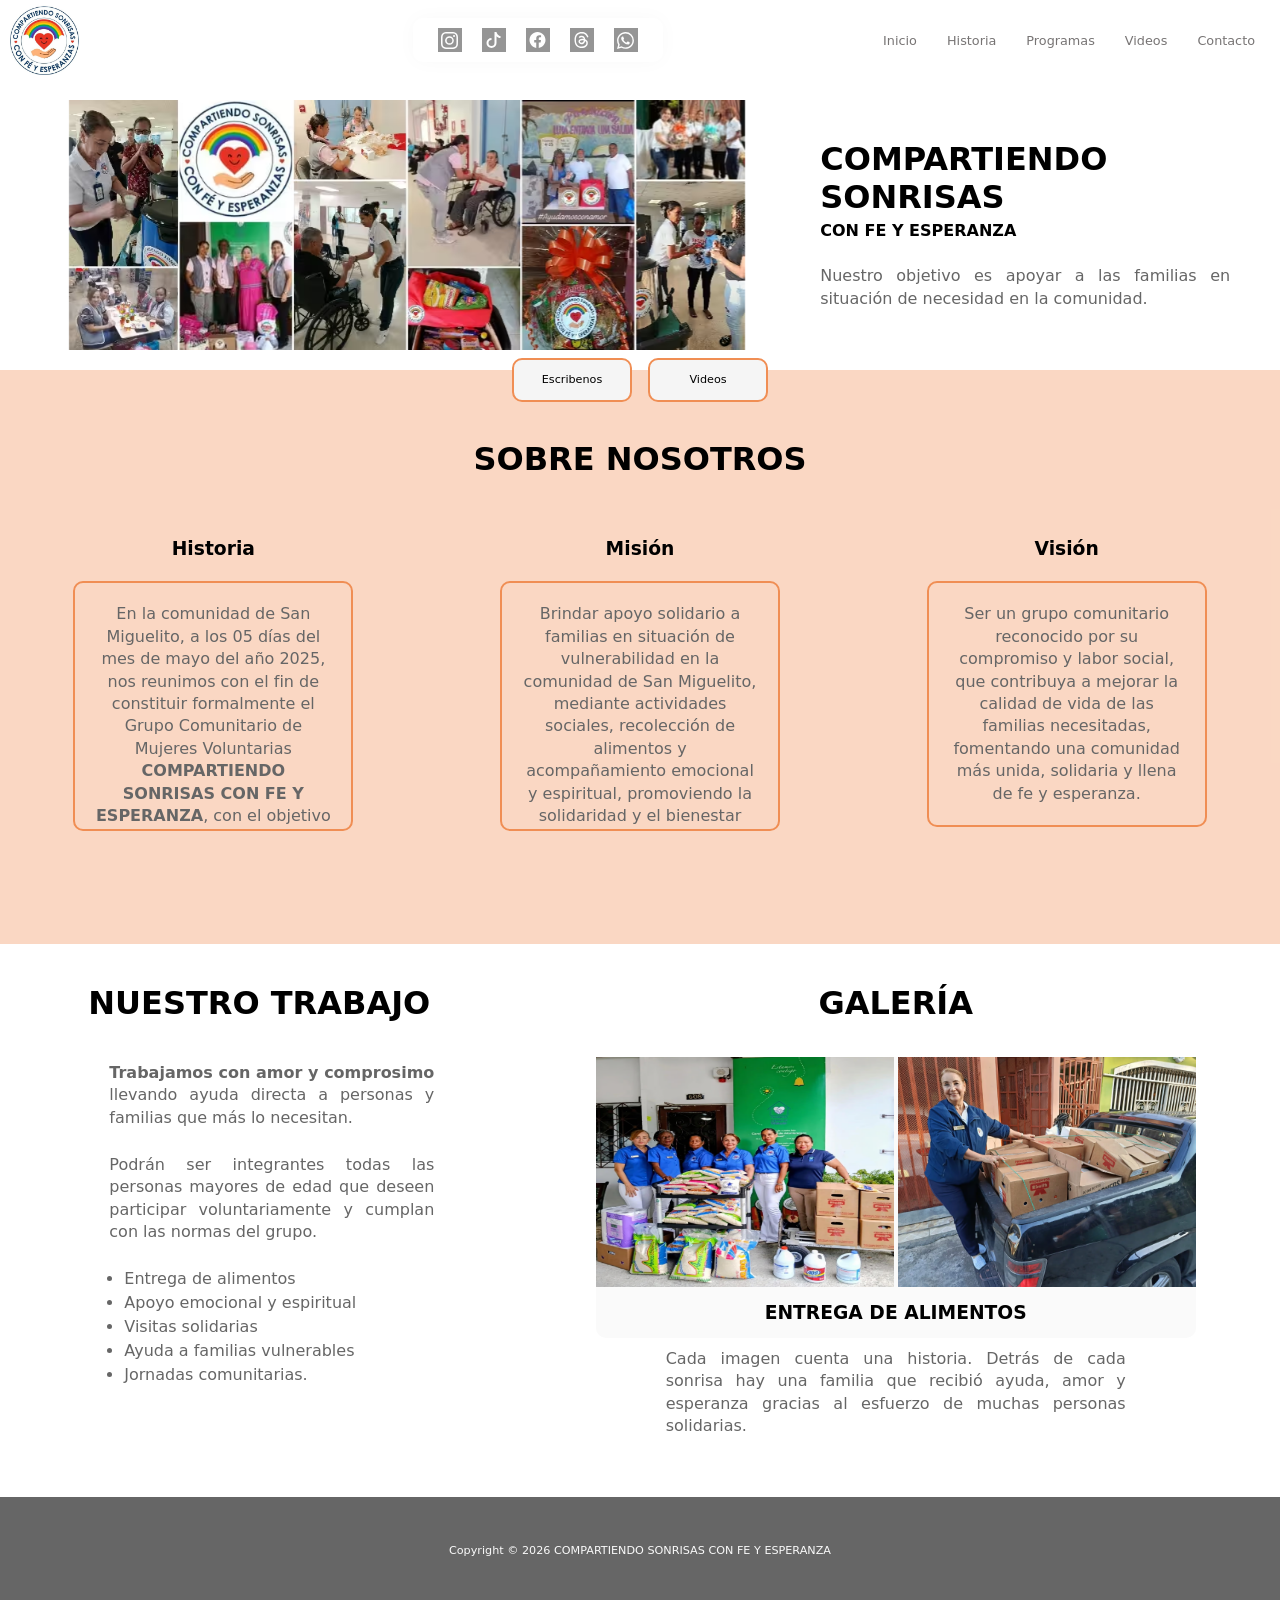
==== index.html @ 8c325e2a "0" ====
<!DOCTYPE html>
<html lang="es">
<head>
	<meta charset="utf-8">
	<meta name="viewport" content="width=device-width, initial-scale=1">
	<title>COMPARTIENDO SONRISAS CON FE Y ESPERANZA</title>

	<link rel="stylesheet" type="text/css" href="public/css/nav.css">

	<link rel="stylesheet" type="text/css" href="public/css/main.css">

	<link rel="preload" href="/public/img/main.avif" as="image" type="image/avif" fetchpriority="high">

	<script type="text/javascript" src="public/scripts/cookies.js" defer></script>

	<script type="text/javascript" src="public/scripts/nav.js" defer></script>

	<script type="text/javascript" src="public/scripts/views.js" defer></script>

	<script type="text/javascript" src="public/scripts/main.js" defer></script>

	<meta name="title" content="COMPARTIENDO SONRISAS CON FE Y ESPERANZA" >
	<meta name="description" content="Nuestro objetivo es apoyar a las familias en situación de necesidad en la comunidad. Ser un grupo comunitario reconocido por su compromiso y labor social, que contribuya a mejorar la calidad de vida de las familias necesitadas, fomentando una comunidad más unida, solidaria y llena de fe y esperanza.">
	<meta name="keywords" content="grupo comunitario, fundación COMPARTIENDO SONRISAS, Panamá, ayuda solidaria para familias necesitadas, comunidad">
	<meta property="og:title" content="COMPARTIENDO SONRISAS CON FE Y ESPERANZA" >
	<meta property="twitter:card" content="summary">
    <meta property="twitter:title" content="COMPARTIENDO SONRISAS CON FE Y ESPERANZA">
    <meta property="twitter:description" content="Ser un grupo comunitario reconocido por su compromiso y labor social, que contribuya a mejorar la calidad de vida de las familias necesitadas.">
    <meta property="og:url" content="https://compartiendo-sonrisas.desarrolladorweb.blog">
    <!-- <meta property="twitter:url" content="https://www.x.com/ChrisWebDev30" > -->
    <meta property="twitter:image" content="https://compartiendo-sonrisas.desarrolladorweb.blog/favicons/logo.jpg">
    <meta property="og:site_name" content="COMPARTIENDO SONRISAS CON FE Y ESPERANZA">
    <meta property="og:locale" content="es_PA">
    <meta property="og:type" content="website">
	<meta property="og:image" content="https://compartiendo-sonrisas.desarrolladorweb.blog/favicons/logo.jpg">
	<meta name="author" content="Chris0925-coder">
	<link rel="canonical" href="https://compartiendo-sonrisas.desarrolladorweb.blog/">

	<link rel="apple-touch-icon" sizes="57x57" href="/favicons/apple-icon-57x57.png">
	<link rel="apple-touch-icon" sizes="60x60" href="/favicons/apple-icon-60x60.png">
	<link rel="apple-touch-icon" sizes="72x72" href="/favicons/apple-icon-72x72.png">
	<link rel="apple-touch-icon" sizes="76x76" href="/favicons/apple-icon-76x76.png">
	<link rel="icon" type="image/png" href="/favicons/favicon-96x96.png" sizes="96x96" />
	<link rel="icon" type="image/svg+xml" href="/favicons/favicon.svg" />
	<link rel="apple-touch-icon" sizes="114x114" href="/favicons/apple-icon-114x114.png" type="image/png">
	<link rel="apple-touch-icon" sizes="120x120" href="/favicons/apple-icon-120x120.png" type="image/png">
	<link rel="apple-touch-icon" sizes="144x144" href="/favicons/apple-icon-144x144.png" type="image/png">
	<link rel="apple-touch-icon" sizes="152x152" href="/favicons/apple-icon-152x152.png" type="image/png">
	<link rel="apple-touch-icon" sizes="180x180" href="/favicons/apple-icon-180x180.png" type="image/png">
	<link rel="icon" type="image/png" sizes="192x192"  href="/favicons/android-icon-192x192.png">
	<link rel="icon" type="image/png" sizes="32x32" href="/favicons/favicon-32x32.png">
	<link rel="icon" type="image/png" sizes="96x96" href="/favicons/favicon-96x96.png">
	<link rel="icon" type="image/png" sizes="16x16" href="/favicons/favicon-16x16.png">
	<link rel="shortcut icon" type="image/x-icon" sizes="16x16" href="/favicon.ico">
	<link rel="manifest" href="/site.webmanifest" />
	<link rel="manifest" href="/manifest.json">
	<meta name="apple-mobile-web-app-title" content="Compartiendo Sonrisas" />
	<meta name="msapplication-TileColor" content="#ffffff">
	<meta name="msapplication-TileImage" content="/favicons/ms-icon-144x144.png">
	<meta name="theme-color" content="#ffffff">
</head>
<body>
	<header>
		<nav class="navbar">
			<div class="logo"></div>
			<div class="collapse navbar-collapse">
				<ul class="nav-bar">
					<li class="nav-item">
						<a class="nav-link active" href="#"> Inicio </a>
					</li>
					<li class="nav-item">
						<a class="nav-link" href="#history"> Historia </a>
					</li>		
					<li class="nav-item">
						<a class="nav-link" href="#program"> Programas </a>
					</li>
					<li class="nav-item">
						<a class="nav-link" href="pages/video.html#video"> Videos </a>
					</li>
					<li class="nav-item">
						<a class="nav-link" href="pages/contacto.html#form"> Contacto </a>
					</li>
				</ul>
			</div>
			<button class="btn-menu" title="menu"></button>
		</nav>

		<div class="first-content">
			<h1 class="title-mobile">COMPARTIENDO SONRISAS 
					<span>CON FE Y ESPERANZA</span>
			</h1>
			<picture>
				<img src="public/img/main.avif" alt="COMPARTIENDO SONRISAS">
			</picture>
			<div class="title">
				<h1>COMPARTIENDO SONRISAS 
					<span>CON FE Y ESPERANZA</span>
				</h1>
				<p>Nuestro objetivo es apoyar a las familias en situación de necesidad en la comunidad.</p>
			</div>
		</div>
	</header>
	<main>
		<section id="main">
			<div class="card-container">
				<div class="card">
				  <div class="card-details">
				    <p class="text-title">Escribenos</p>
				  </div>
				  <button class="card-button"><a href="pages/contacto.html#form">Ir a...</a></button>
				</div>
				<div class="card">
				  <div class="card-details">
				    <p class="text-title">Videos</p>
				  </div>
				  <button class="card-button"><a href="pages/video.html">Ir a...</a></button>
				</div>
			</div>
		</section>

		<section class="container" id="history">
			<h2>SOBRE NOSOTROS</h2>
			<div class="mision-vision">

				<article class="mision">
					<h3>Historia</h3>
					<p class="parraf">En la comunidad de San Miguelito, a los 05 días del mes de mayo del año 2025, nos reunimos con el fin de constituir formalmente el Grupo Comunitario de Mujeres Voluntarias <strong>COMPARTIENDO SONRISAS CON FE Y ESPERANZA</strong>, con el objetivo de apoyar a las familias de nuestra comunidad en situación de necesidad, mediante actividades solidarias, recolecta de alimentos y otros programas de beneficio social.</p>
				</article>


				<article class="mision">
					<h3>Misión</h3>
					<p class="parraf">Brindar apoyo solidario a familias en situación de vulnerabilidad en la comunidad de San Miguelito, mediante actividades sociales, recolección de alimentos y acompañamiento emocional y espiritual, promoviendo la solidaridad y el bienestar comunitario.</p>
				</article>

				<article class="vision">
					<h3>Visión</h3>
					<p class="parraf">Ser un grupo comunitario reconocido por su compromiso y labor social, que contribuya a mejorar la calidad de vida de las familias necesitadas, fomentando una comunidad más unida, solidaria y llena de fe y esperanza.</p>
				</article>
			</div>
		</section>

		<section class="container" id="program">
			
			<div class="program-content">

			<div class="program-text">
				<h2>NUESTRO TRABAJO</h2>
				<p class="parraf"><strong>Trabajamos con amor y comprosimo</strong> llevando ayuda directa a personas y familias que más lo necesitan.</p>

				<p class="parraf">Podrán ser integrantes todas las personas mayores de edad que deseen participar voluntariamente y cumplan con las normas del grupo.</p>

				<ul class="program-list">
					<li>Entrega de alimentos</li>
					<li>Apoyo emocional y espiritual</li>
					<li>Visitas solidarias</li>
					<li>Ayuda a familias vulnerables</li>
					<li>Jornadas comunitarias.</li>
				</ul>
			</div>

			<div class="images-container">
				<h2>GALERÍA</h2>
				<div class="images-content carousel-inner">
				</div>
				<div class="galeria">
					
					<p class="parraf">Cada imagen cuenta una historia. Detrás de cada sonrisa hay una familia que recibió ayuda, amor y esperanza gracias al esfuerzo de muchas personas solidarias.</p>
				</div>
			</div>

			<div class="modal">
				<span class="close">X</span>
				<picture class="modal-content">
					<!-- <img src="public/img/646716339_122123658297082145_1618010219896545606_n_.jpg" alt="#"> -->
				</picture>
			</div>
			</div>
		</section>
	</main>
	<footer>
		<div class="card-social">
		  <a href="https://instagram.com/compartiendosonrisas29" target="_blank" class="socialContainer containerOne">
		    <svg class="socialSvg instagramSvg" viewBox="0 0 16 16"> <path d="M8 0C5.829 0 5.556.01 4.703.048 3.85.088 3.269.222 2.76.42a3.917 3.917 0 0 0-1.417.923A3.927 3.927 0 0 0 .42 2.76C.222 3.268.087 3.85.048 4.7.01 5.555 0 5.827 0 8.001c0 2.172.01 2.444.048 3.297.04.852.174 1.433.372 1.942.205.526.478.972.923 1.417.444.445.89.719 1.416.923.51.198 1.09.333 1.942.372C5.555 15.99 5.827 16 8 16s2.444-.01 3.298-.048c.851-.04 1.434-.174 1.943-.372a3.916 3.916 0 0 0 1.416-.923c.445-.445.718-.891.923-1.417.197-.509.332-1.09.372-1.942C15.99 10.445 16 10.173 16 8s-.01-2.445-.048-3.299c-.04-.851-.175-1.433-.372-1.941a3.926 3.926 0 0 0-.923-1.417A3.911 3.911 0 0 0 13.24.42c-.51-.198-1.092-.333-1.943-.372C10.443.01 10.172 0 7.998 0h.003zm-.717 1.442h.718c2.136 0 2.389.007 3.232.046.78.035 1.204.166 1.486.275.373.145.64.319.92.599.28.28.453.546.598.92.11.281.24.705.275 1.485.039.843.047 1.096.047 3.231s-.008 2.389-.047 3.232c-.035.78-.166 1.203-.275 1.485a2.47 2.47 0 0 1-.599.919c-.28.28-.546.453-.92.598-.28.11-.704.24-1.485.276-.843.038-1.096.047-3.232.047s-2.39-.009-3.233-.047c-.78-.036-1.203-.166-1.485-.276a2.478 2.478 0 0 1-.92-.598 2.48 2.48 0 0 1-.6-.92c-.109-.281-.24-.705-.275-1.485-.038-.843-.046-1.096-.046-3.233 0-2.136.008-2.388.046-3.231.036-.78.166-1.204.276-1.486.145-.373.319-.64.599-.92.28-.28.546-.453.92-.598.282-.11.705-.24 1.485-.276.738-.034 1.024-.044 2.515-.045v.002zm4.988 1.328a.96.96 0 1 0 0 1.92.96.96 0 0 0 0-1.92zm-4.27 1.122a4.109 4.109 0 1 0 0 8.217 4.109 4.109 0 0 0 0-8.217zm0 1.441a2.667 2.667 0 1 1 0 5.334 2.667 2.667 0 0 1 0-5.334z"></path> </svg>
		  </a>
		  
		  <a href="https://www.tiktok.com/@compartiendo.sonr5" target="_blank" class="socialContainer containerTwo">
		    <svg xmlns="http://www.w3.org/2000/svg" width="16" height="16" fill="#fafafa" class="socialSvg bi bi-tiktok" viewBox="0 0 16 16">
			  <path d="M9 0h1.98c.144.715.54 1.617 1.235 2.512C12.895 3.389 13.797 4 15 4v2c-1.753 0-3.07-.814-4-1.829V11a5 5 0 1 1-5-5v2a3 3 0 1 0 3 3z"/>
			</svg>
		   </a>

		   <a href="https://www.facebook.com/people/Compartiendo-Sonrisas-Ampudia/pfbid02hKB7UkJoADkLt3C9UBY9sQr3TLZcrtAbQcBfCPFKQh1a2uAmHcL1jmY6x9bHp9JSl/" target="_blank" class="socialContainer containerTwo">
		    <svg xmlns="http://www.w3.org/2000/svg" width="16" height="16" fill="#fafafa" class="socialSvg bi bi-facebook" viewBox="0 0 16 16">
			  <path d="M16 8.049c0-4.446-3.582-8.05-8-8.05C3.58 0-.002 3.603-.002 8.05c0 4.017 2.926 7.347 6.75 7.951v-5.625h-2.03V8.05H6.75V6.275c0-2.017 1.195-3.131 3.022-3.131.876 0 1.791.157 1.791.157v1.98h-1.009c-.993 0-1.303.621-1.303 1.258v1.51h2.218l-.354 2.326H9.25V16c3.824-.604 6.75-3.934 6.75-7.951"/>
			</svg>
		   </a>
		    
		  <a href="https://threads.com/compartiendosonrisas29" target="_blank" class="socialContainer containerThree">
		    <svg xmlns="http://www.w3.org/2000/svg" width="16" height="16" fill="#fafafa" class="socialSvg bi bi-threads" viewBox="0 0 16 16">
			  <path d="M6.321 6.016c-.27-.18-1.166-.802-1.166-.802.756-1.081 1.753-1.502 3.132-1.502.975 0 1.803.327 2.394.948s.928 1.509 1.005 2.644q.492.207.905.484c1.109.745 1.719 1.86 1.719 3.137 0 2.716-2.226 5.075-6.256 5.075C4.594 16 1 13.987 1 7.994 1 2.034 4.482 0 8.044 0 9.69 0 13.55.243 15 5.036l-1.36.353C12.516 1.974 10.163 1.43 8.006 1.43c-3.565 0-5.582 2.171-5.582 6.79 0 4.143 2.254 6.343 5.63 6.343 2.777 0 4.847-1.443 4.847-3.556 0-1.438-1.208-2.127-1.27-2.127-.236 1.234-.868 3.31-3.644 3.31-1.618 0-3.013-1.118-3.013-2.582 0-2.09 1.984-2.847 3.55-2.847.586 0 1.294.04 1.663.114 0-.637-.54-1.728-1.9-1.728-1.25 0-1.566.405-1.967.868ZM8.716 8.19c-2.04 0-2.304.87-2.304 1.416 0 .878 1.043 1.168 1.6 1.168 1.02 0 2.067-.282 2.232-2.423a6.2 6.2 0 0 0-1.528-.161"/>
			</svg>
		  </a>
		  
		  <a href="https://wa.me/50769937543" target="_blank" class="socialContainer containerFour">
		    <svg class="socialSvg whatsappSvg" viewBox="0 0 16 16"> <path d="M13.601 2.326A7.854 7.854 0 0 0 7.994 0C3.627 0 .068 3.558.064 7.926c0 1.399.366 2.76 1.057 3.965L0 16l4.204-1.102a7.933 7.933 0 0 0 3.79.965h.004c4.368 0 7.926-3.558 7.93-7.93A7.898 7.898 0 0 0 13.6 2.326zM7.994 14.521a6.573 6.573 0 0 1-3.356-.92l-.24-.144-2.494.654.666-2.433-.156-.251a6.56 6.56 0 0 1-1.007-3.505c0-3.626 2.957-6.584 6.591-6.584a6.56 6.56 0 0 1 4.66 1.931 6.557 6.557 0 0 1 1.928 4.66c-.004 3.639-2.961 6.592-6.592 6.592zm3.615-4.934c-.197-.099-1.17-.578-1.353-.646-.182-.065-.315-.099-.445.099-.133.197-.513.646-.627.775-.114.133-.232.148-.43.05-.197-.1-.836-.308-1.592-.985-.59-.525-.985-1.175-1.103-1.372-.114-.198-.011-.304.088-.403.087-.088.197-.232.296-.346.1-.114.133-.198.198-.33.065-.134.034-.248-.015-.347-.05-.099-.445-1.076-.612-1.47-.16-.389-.323-.335-.445-.34-.114-.007-.247-.007-.38-.007a.729.729 0 0 0-.529.247c-.182.198-.691.677-.691 1.654 0 .977.71 1.916.81 2.049.098.133 1.394 2.132 3.383 2.992.47.205.84.326 1.129.418.475.152.904.129 1.246.08.38-.058 1.171-.48 1.338-.943.164-.464.164-.86.114-.943-.049-.084-.182-.133-.38-.232z"></path> </svg>
		  </a>
		</div>

		<div class="footer-rights">
			<p>Copyright © <span class="date"></span>  COMPARTIENDO SONRISAS CON FE Y ESPERANZA </p>
		</div>
		         
	</footer>
</body>
</html>
---- public/css/nav.css ----
:root {
  /*--color: #E1E1E1;*/
  /*--sub-color: hsla(0, 10%, 10%, 0.4);*/
  --parraf: hsl(0, 0%, 40%);
  /*--color: #B6E693;
  --sub-color: #9BE69B;
  --transparent-color: #B6E69399;
  --transparent-sub-color: #9BE69B99;*/
  /*--color: #4e69e6;
  --sub-color: #9ba8e6;
  --transparent-color: #4e69e699;
  --transparent-sub-color: #9ba8e699;*/
  --color: #F0120C;
  --sub-color: #F08E54;
  --transparent-color: #F0120C99;
  --transparent-sub-color: #F08E5459;
}

* {
  margin: 0;
  padding: 0;
  box-sizing: border-box;
}

body {
  font-family: "Roboto", system-ui, sans-serif;
  /*background-color: black;*/
  scroll-behavior: smooth;
  /*place-content: center;*/
}

h1 {
  text-align: center;
  margin-bottom: 25px;
}

h2 {
  text-align: center;
  font-size: clamp(26px, 5vw, 32px);
  margin-bottom: 15px;
}

h3 {
  text-align: center;
}

p {   
  
  max-width: 75ch;
  width: fit-content;
  margin: 0 auto;
  margin-block: 1lh;
  text-align: justify;
  /*text-wrap: balance;*/
  hyphenate-limit-chars: 7;
  hyphens: auto;
  line-height: 1.4;
  padding: 20px;
  /*border: 1px solid;*/
}

a {
  text-decoration: none;
  color: hsla(0, 10%, 10%, .6);
  transition: color .2s ease-in;
  &:hover {
    color: hsla(0, 10%, 10%, .9);
  }
}

@keyframes fadein-left-to-right{
  from {
    opacity: 0;
    transform: translateX(-210px);
  } to {
    opacity: 1;
    transform: translateX(0);
  }
}

@keyframes fadein-right-to-left{
  from {
    opacity: 0;
    transform: translateX(210px);
  } to {
    opacity: 1;
    transform: translateX(0);
  }
}

nav, section, header {
  /*padding: 0 30px;*/
  max-width: 1800px;
  margin: 0 auto;
}

section:nth-child(even) {
  background: var(--transparent-sub-color);
}

button {
  border: none;
  padding: 7px 15px;
  border-radius: 10px;
  cursor: pointer;
  &:hover {
    scale: 1.05;  
  }
  &:active {
    scale: 0.92;
  }
}

.logo {
  background: url("../img/logo.jpg") center / contain no-repeat;
  /*background: url("/img/fundation/logo.jpg") center / contain no-repeat;*/
  width: 70px;
  height: 70px;
  padding: 20px;
}

.navbar {
  display: flex;
  justify-content: space-between;
  font-size: 0.8rem;
  align-items: center;
  margin: 5px 10px;
}

.nav-bar {
  display: flex;
  justify-self: flex-end;
  list-style: none;

  .nav-item {
    padding: 7px 15px;
  }
}

/* From Uiverse.io by kennyotsu-monochromia */ 
.container {
  width: 100%;
  /*min-height: 100dvh;*/
  height: auto;
  padding: 30px 0;
  /*background-color: #F3F3F3;*/
  /*background: linear-gradient(0deg, transparent 24%, var(--color) 25%, var(--color) 26%, transparent 27%,transparent 74%, var(--color) 75%, var(--color) 76%, transparent 77%,transparent),*/
      /*linear-gradient(90deg, transparent 24%, var(--color) 25%, var(--color) 26%, transparent 27%,transparent 74%, var(--color) 75%, var(--color) 76%, transparent 77%,transparent);*/
  /*background-size: 55px 55px;*/
  place-content: center;
  /*border: 1px solid;*/

  /*background-color: #e5e5f7;
  opacity: 0.8;
  background: radial-gradient(circle, transparent 20%, #e5e5f7 20%, #e5e5f7 80%, transparent 80%, transparent), radial-gradient(circle, transparent 20%, #e5e5f7 20%, #e5e5f7 80%, transparent 80%, transparent) 25px 25px, linear-gradient(#444cf7 2px, transparent 2px) 0 -1px, linear-gradient(90deg, #444cf7 2px, #e5e5f7 2px) -1px 0;
  background-size: 50px 50px, 50px 50px, 25px 25px, 25px 25px;*/
}

.parraf {
  color: var(--parraf);
}

.first-content {
  display: flex;
  /*position: relative;*/
  margin: auto;
  padding: 20px 0;
  height: 100%;
  /*padding-top: 0;*/
  /*align-items: baseline;*/
  /*border: 1px solid;*/
  place-content: center;
  /*place-items: flex-end;*/
  place-items: center;
  gap: 1em;
  overflow: hidden;
  /*justify-self: center;*/
  /*align-self: center;*/
  /*border: 1px solid;*/
  /*margin: auto;*/
  picture {
    flex: .6;
    /*border: 1px solid;*/
    width: 100%;
    height: 250px;
    img {
      display: block;
      width: 100%;
      height: 100%;
      object-fit: contain;
      /*border-radius: 10px;*/
      /*border-radius: 45% 10% 45% 10%;*/
      /*border-radius: 10% 20%;*/
    }
    animation: fadein-left-to-right 4s forwards;
  }
}

.title {
  display: flex;
  flex: 0.4;
    flex-direction: column;
    min-width: 350px;
    max-width: 450px;
    padding: 10px 10px 10px 30px;
    justify-content: center;
    /*border: 1px solid;*/
  /*text-indent: auto;*/
  h1 {
    text-align: left;
    /*line-height: 1.1;*/

    
  }

  span {
      display: block;
      margin-top: 5px;
      font-size: 16px;
    }

  p {
    color: var(--parraf);
    margin: 0;
    padding: 0;
    /*text-justify: distribute;*/
    /*text-align: center;*/
  }
  animation: fadein-right-to-left 4s forwards;
}

.title-mobile {
  display: none;
  span { 
    font-size:16px;
    color: var(--parraf); 
  }
}
/*SOCIAL WEBS*/

/* From Uiverse.io by vinodjangid07 */ 
.card-social {
  width: fit-content;
  height: fit-content;
  background-color: none;
  /*background-color: rgb(238, 238, 238);*/
  /*background-color: #fafafa;*/
  display: flex;
  position: absolute;
  flex-direction: row;
  align-items: center;
  justify-content: center;
  opacity: 0.5;
  padding: 10px 25px;
  gap: 20px;
  box-shadow: 0px 0px 20px rgba(0, 0, 0, 0.055);
  border-radius: 10px;
  top: 40px;
  left: 42%;
  transform: translate(-50%, -50%);
  transition: opacity .4s ease-in;
  &:hover {
    opacity: 1;
  }
}

/* for all social containers*/
.socialContainer {
  width: 24px;
  height: 24px;
  background-color: rgb(44, 44, 44);
  display: flex;
  align-items: center;
  justify-content: center;
  overflow: hidden;
  transition-duration: .3s;
}
/* instagram*/
.containerOne:hover {
  background-color: #d62976;
  transition-duration: .3s;
}
/* twitter*/
.containerTwo:hover {
  background-color: #00acee;
  transition-duration: .3s;
}
/* linkdin*/
.containerThree:hover {
  background-color: #0072b1;
  transition-duration: .3s;
}
/* Whatsapp*/
.containerFour:hover {
  background-color: #128C7E;
  transition-duration: .3s;
}

.socialContainer:active {
  transform: scale(0.9);
  transition-duration: .3s;
}

.socialSvg {
  width: 17px;
}

.socialSvg path {
  fill: rgb(255, 255, 255);
}

.socialContainer:hover .socialSvg {
  animation: slide-in-top 0.3s both;
}

@keyframes slide-in-top {
  0% {
    transform: translateY(-50px);
    opacity: 0;
  }

  100% {
    transform: translateY(0);
    opacity: 1;
  }
}

/*SOCIAL WEBS*/

.footer-rights {
  display: flex;
  text-align: center;
  color: #fafafa;
  background-color: var(--parraf);
  height: fit-content;
  align-items: flex-end;
  font-size: .7rem;
  /*text-transform: lowercase;*/
  padding: 10px 0;
  a {
    color: inherit;
  }
}

.btn-menu {
  display: none;
}

@media (width <= 768px) {

  .nav-bar {
    /*display: grid;
    flex-direction: column;
    place-content: center;*/
    display: none; 
    flex-direction: column;
    text-align: right;
    position: fixed;
    z-index: 6000;
    width: 40vw;
    height: 40vh;
    top: 10%;
    right: 0;
    background-color: #fafafaea;
    /*place-content: center;*/
    padding: 40px 20px 0 0;
    border-radius: 20px 0 0 20px;

  } 

  .nav-item {
    border-bottom: 2px solid transparent;
    margin-bottom: 20px;
    /*padding: 30px 0;*/
    transition: all .3s ease-in;
    &:hover {
      border-bottom: 2px solid #2b2b2b;
      /*padding-bottom: 4px;  */
      /*display: inline-block;  */
      /*text-decoration-thickness: 2px; */
      /*text-underline-offset: 4px; */
    }
  }

  .container {
    /*width: 100%;*/
    min-height: 70dvh;
    place-content: start;
  }


  .first-content {
    /*display: flex;*/
    flex-direction: column;
    overflow: hidden;
    width: auto;
    height: auto;
    margin: 15px auto;
    /*padding: 30px 0;*/
  }

  .first-content picture {
    flex: none;
    width: 100%;
    /*max-height: 500px;*/
    height: fit-content;
    /*border: 1px solids;*/
    img {
      display: block;
      width: 100%;
      height: 100%;
    }
  }


  .title h1{
    display: none;
    /*margin-bottom: 0;*/
    span {
      display: flex;
    }
  }

  .title-mobile {
    display: block;
    margin-bottom: 0;
    font-size: 26px;
    span {
      margin-top: 10px;
      display: block;
    }
  }

  .btn-menu {
    display: block;
    position: fixed;     
    background: url('../svg/menu.svg') center center / contain no-repeat;
    /*background: url('/svg/menu.svg') center center / contain no-repeat;*/
    border: none;
    cursor: pointer;        
    width: 32px;
    height: 32px;
    top: 10px;
    right: 10px;
    /*padding: 6px 3px;*/
    margin: 15px;
    z-index: 6000;        
    transition: all .05s ease-in-out;
    /*justify-self: flex-end;*/
    /*align-self: anchor-center;*/
    background-color: #fafaface;
  }

  .btn-menu:hover {
    filter: drop-shadow(1px 1px 1px #243fa8c8);
    /*transform: scale(1.05);*/
  }

  .btn-menu:active {
    background-color: var(--backgroundtransparent);
    transform: scale(0.95);
  }

  .show {
    display: flex;
    opacity: 1;
    height: 100dvh;
    transition: all .4s ease-in;
    @starting-style {
      opacity: 0;
      height: 0;
      translate: 0 -80px;
    }
  }

}
---- public/css/main.css ----
@keyframes fadeIn {
        from {opacity: 0;}
        to {opacity: 1;}
    }
  @keyframes slideIn {
      from {transform: translateY(-50px); opacity: 0;}
      to {transform: translateY(0); opacity: 1;}
  }
#main {
  /*height: 350px;*/
  position: relative;
}

#history {
  padding-top: 70px;
}


.card-container {
  display: flex;
  position: absolute;
  gap: 1em;
  justify-content: center;
  margin: 10px auto;
  width: 100%;
  /*bottom: 0;*/
  /*left: 0;*/
  top: 100%;
  left: 50%;
  transform: translate(-50%, -50%);
  /*transform: translateY(111px);*/
}

/* From Uiverse.io by alexruix */ 
.card {
 width: 120px;
 height: 44px;
 border-radius: 10px;
 background: #f5f5f5;
 position: relative;
 padding: 0.5rem 1.3rem;
 border: 2px solid var(--sub-color);
 transition: 0.5s ease-out;
 /*overflow: visible;*/
}

.card-details {
 color: black;
 height: 100%;
 gap: .5em;
 display: grid;
 place-content: center;
}

.card-button {
 transform: translate(-50%, 125%);
 width: 60%;
 border-radius: 1rem;
 border: none;
 /*background-color: #008bf8;*/
 background-color: var(--sub-color);
 color: #fff;
 /*font-size: 1rem;*/
 padding: .5rem 1rem;
 position: absolute;
 left: 50%;
 bottom: 0;
 opacity: 0;
 transition: 0.3s ease-out;
 a {
  color: inherit;
 }
}
/*Hover*/
.card:hover {
 border-color: var(--sub-color);
 box-shadow: 0 4px 18px 0 rgba(0, 0, 0, 0.25);
}

.card:hover .card-button {
 transform: translate(-50%, 50%);
 opacity: 1;
}

/*.text-body {*/
 /*color: rgb(134, 134, 134);*/
 /*color: var(--parraf);*/
/*}*/


/*Text*/
.text-title {
 font-size: .7rem;
 /*font-weight: bold;*/
 padding: 0;
}


.mision-vision {
  display: flex;
  margin: 40px auto;
  /*border: 1px solid;*/
  /*article {*/
    /*display: flex;*/
    /*flex-direction: column;*/
  justify-content: center;
  align-items: baseline;

  article {
    display: flex;
    flex-direction: column;
    /*border: 1px solid;*/
    border-radius: 10px;
    max-width: 350px;
    max-height: 500px;
    margin: 20px auto;
    align-items: center;
    /*overflow: hidden;*/
    justify-content: center;
  }
    /*margin: 0 auto;*/
  p {
    /*display: flex;*/
    /*justify-content: center;*/
    padding: 0 20px;
    width: 80%;
    border:2px solid var(--sub-color);
    border-radius: 10px;
    padding: 20px;
    text-align: center;
    max-height: 250px;
    overflow-x: scroll;
    scrollbar-width: none;
    /*padding-left: auto;*/
    /*text-align: center;*/
  }
  /*}*/
}

#program {
  display: flex;
  flex-direction: column;
  align-items: center;
  justify-content: space-evenly;
  margin: 0 auto;
  min-height: fit-content;
  width: 100%;
  height: auto;
  overflow: hidden;
  /*border: 1px solid;*/
  gap: .3em;
  padding: 40px 10px;
  .program-content {
    display: flex;
    align-items: start;
    gap: 0.8em;
    width: 100%;
    justify-content: space-around;
    margin: 0 auto;
    /*padding: 0 2em;*/
  }
}

.program-text {
  /*display: flex;*/
  /*padding: 10px;*/
  /*flex:1;*/
  /*flex-grow: .2;*/
  /*border: 1px solid;*/
  /*border: 1px solid green;*/
  /*margin: 0 auto 30px auto;*/
  min-width: 250px;
  h2 {
    margin-bottom: 40px;
  }
  p {
    padding: 0;
    padding-left: 25px;
    max-width: 350px;
    margin: 25px auto;
    /*border: 1px solid;*/
  }
}

.program-list {
  color: var(--parraf);
  /*margin: 0 auto;*/
  /*justify-self: center;*/
  /*text-align: center;*/
  /*list-style: upper-latin;*/
  /*list-style: none;*/
  /*padding: 0 10px;*/
  /*padding-left: 25px;*/
  /*margin: 0 auto;*/
  padding-left: 40px;
  /*width: 100%;*/
  max-width: 350px;
  margin: 0 auto;
  /*border: 1px solid;*/
  li {
    /*width: 210px;*/
    margin: 5px 0;
    /*margin: 0 auto;*/
  }
}

.images-container {
  display: flex;
  flex-direction: column;
  position: relative;
  /*border: 1px solid;*/
  /*flex-grow: .7;*/
  /*flex: 2;*/
}

.images-content {
  position: relative;
}
.images-content h3{
  margin: 15px auto;
  
  /*border: 1px solid red;*/
  /*padding: 1em;*/
}

.carousel-inner {
  /*display: block;*/
  position: relative;
  /*display: flex;*/
  /*display: flex;*/
  /*width: 400px;*/
  /*overflow-y: scroll;*/
  /*flex: 1;*/
  /*flex-grow: .8;*/
  /*width: 95vw;*/
  /*height: auto;*/
  /*height: calc(100% - 271px);*/
  max-width: 600px;
  /*width: 55vw;*/
  height: 311px;
  scrollbar-width: none;
  overflow-x: auto;
  scroll-snap-type: x mandatory;
  overscroll-behavior-x: contain;
  scroll-behavior: smooth;
  /*border: 1px solid;*/
  margin: 0 auto;
  place-content: center;

  .new-div {
    display: flex;
    position: relative;
    gap: 4px;
    height: auto;
    /*width: 100vw;*/
    /*max-width: 400px;*/
    align-items: center;
    margin: 20px auto;
    /*border: 1px solid grey;*/
    /*overflow: hidden;*/

    article {
      display: flex;
      flex-direction: column;
      scroll-snap-align: center;
      scroll-snap-stop: always;
      /*width: 500px;*/
      /*border: 1px solid;*/
      height: 100%;
      /*border: 1px solid yellow;*/
      border-radius: 10px;
      background-color: #fafafa;
      /*overflow-x: hidden;*/
    }  
  }

  &::scroll-button(*) {
    aspect-ratio: 1;
    border-radius: 20%;
    border: 1px solid #999;
    top: 50%;
    gap: 6px;
  }

  &::scroll-button(*):not(:disabled):is(:hover, :active) {
    opacity: .8;
  }

  &::scroll-button(*):not(:disabled):active {
    scale: 90%;
  }

  &::scroll-button(left) {
    content: "◀" / "Scroll Left"; 
    position: absolute;
    left: 10px;
  }

  &::scroll-button(right) {
    content: "▶" / "Scroll Right";
    position: absolute;
    right: 10px;
  }
}

/*.new-div article:not(:first-child) {
  display: none;
}*/

.galeria {
  margin: 0 auto;
  padding-top: 0;
  p {
    margin: 0 auto;
    padding-top: inherit;
    max-width: 500px;
  }
}

.images {
  /*display: flex;
  flex-direction: row;
  flex-wrap: no-wrap;
  justify-content: center;
  gap: .5em;
  flex: .5;*/

  display: flex;
  /*position: relative;*/
  flex-direction: row;
    /*position: absolute;*/
    gap: 4px;
    height: auto;
    width: 600px;
    height: 230px;
    align-items: center;
    /*border: 1px solid red;*/
    overflow: hidden;
    justify-content: space-evenly;
  picture {
    display: inline-block;
    width: 100%;
    height: 100%;
    /*margin: 0 80px;*/
    /*border: 1px solid orange;*/
    cursor: pointer;

    img {
      /*display: block;
      width: 100%;
      height: 100%;*/
      display: block;
        width: 100%;
        height: 100%;
        /*border-radius: 10px;*/
        object-fit: fill;
    }
  }
}

/* The Modal (background) */
    .modal {
        display: none;
        position: fixed;
        z-index: 1000;
        left: 0;
        top: 0;
        width: 100%;
        height: 100%;
        padding: 50px;
        overflow: hidden;
        /*background-color: rgba(240, 240, 240, 0.5);*/
        animation: fadeIn 0.3s ease;
    }

    /* Modal Content Box */
    .modal picture {
      display: block;
        background-color: #ffffffea;
        margin: 10% auto;
        padding: 20px;
        border-radius: 8px;
        width: 90vw;
        height: 70vh;
        /*max-width: 500px;*/
        box-shadow: 0 5px 15px rgba(0,0,0,0.3);
        animation: slideIn 0.3s ease;
        img {
          display: block;
          width: 100%;
          height: 100%;
          object-fit: contain;
        }
    }

    /* Close Button */
    .close {
        color: #2b2b2b;
        float: right;
        font-size: 28px;
        font-weight: bold;
        cursor: pointer;
        padding: 5px;
        border: 3px solid #fafafa;
        border-radius: 50%;
        margin: 30px;
    }
    .close:hover {
        color: #000;
    }

.show {
  display: block;
}

@media (width <= 768px) {

  .card-social {
    left: 58%;
  }

  .card-container {
    flex-direction: row;
    flex-wrap: wrap;
    justify-content: center;
    top: 97%;
  }

  .card {
    margin: 0 auto;
  }

  .mision-vision {
    flex-direction: column;
  } 

  .carousel-inner {
    width: 100vw;
    .new-div {
      width:100%;
        article {
          width:100%;

        }
    }
  }

  .images {
    width: 100vw;
    margin: 0;
    padding: 0;
  }

  #program .program-content {
    display: flex;
    flex-direction: column;
    width: 100%;
    overflow: hidden;
  }

  .program-text {
    min-width: 100%;
    p {
      padding: 0;

    }
        /*width: 100vw;*/
  }

  .program-list {
    padding-left: 20px;
    /*min-width: 100%;*/
  }

  .modal {
    padding: 30px 0;
  }

  .modal picture {
    width: 100%;
  }

  .images-container {
    width: 100%;
  }


  /*.images-content {*/
    /*display: flex;
    flex-wrap: wrap;
    justify-content: center;
    gap: .5em;
    flex: .4;*/
    /*padding: 1em;*/

    /*picture {
      width: 100%;
      height: 75px;*/

      /*img {
        display: block;
        width: 100%;
        height: 100%;
      }*/    
    /*}*/
  }

}
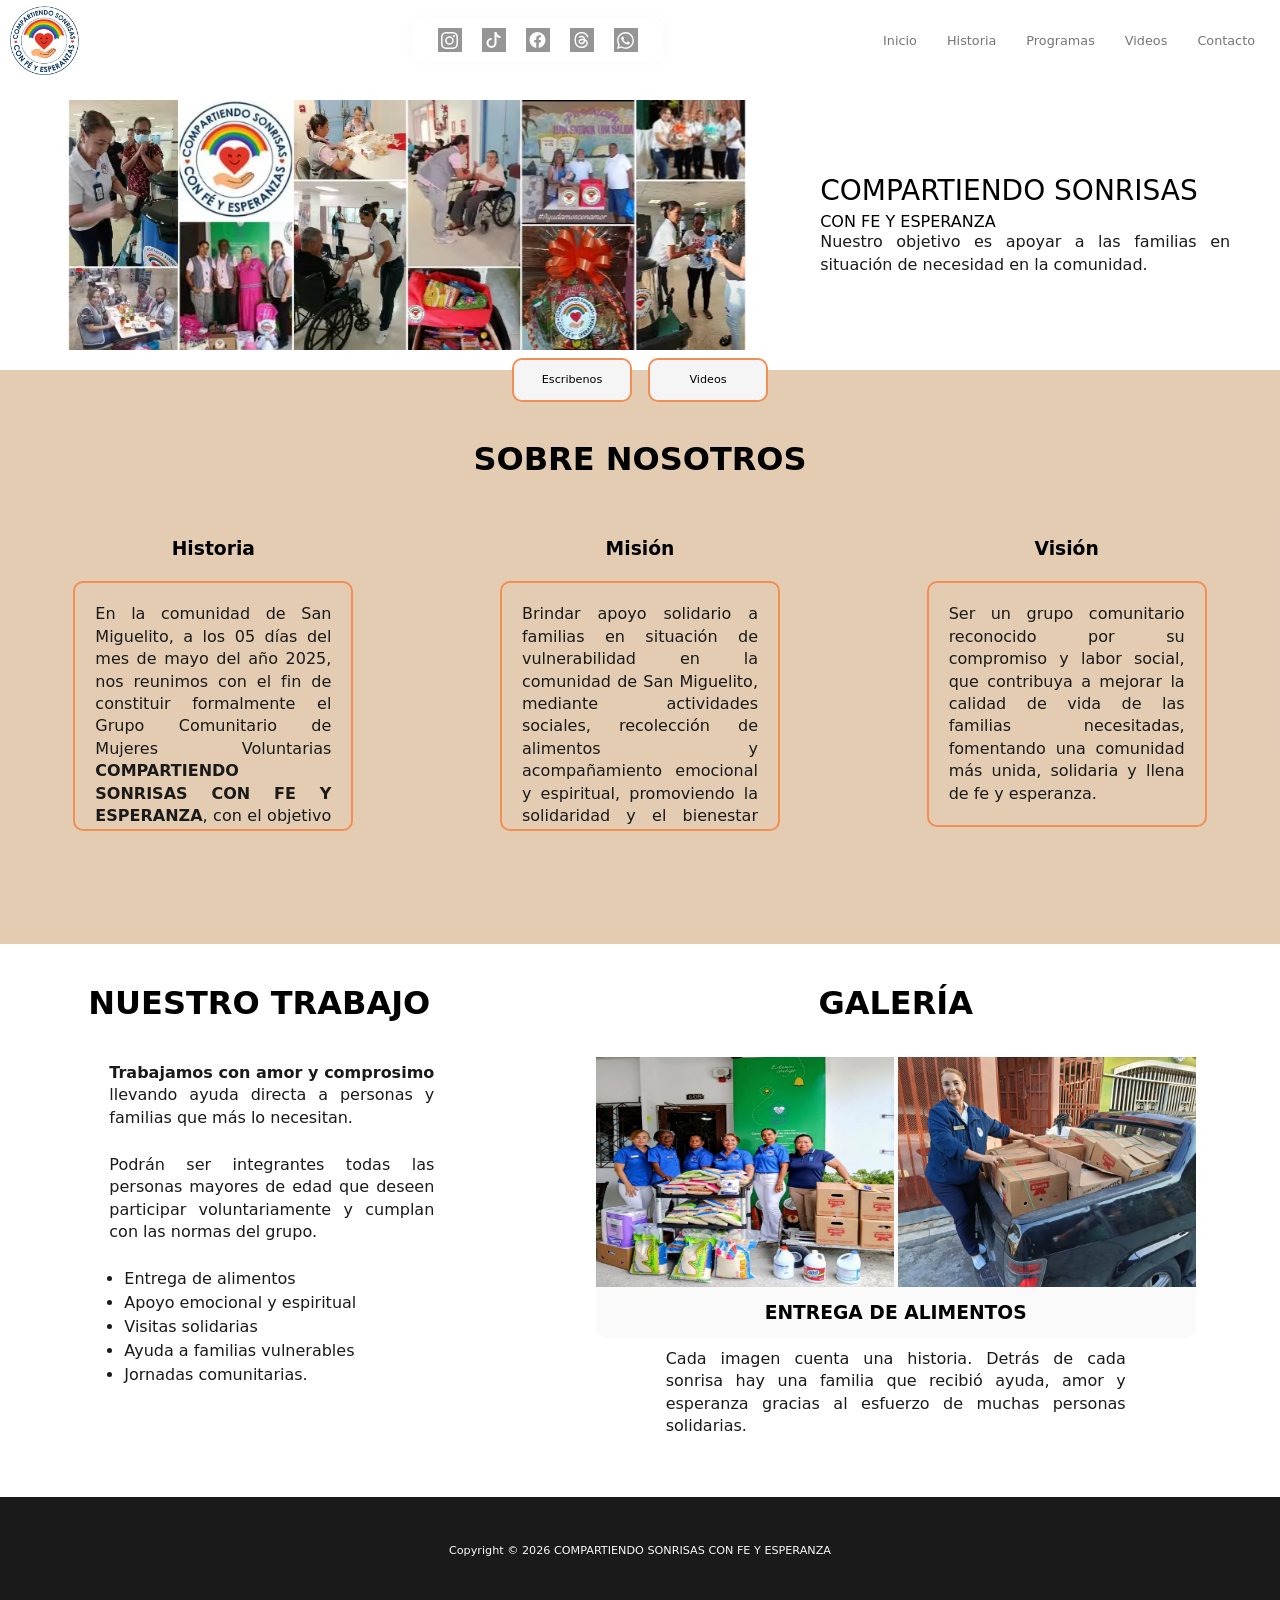
==== commit 2f1fc1fc: "0" ====
--- a/index.html
+++ b/index.html
@@ -20,7 +20,7 @@
 	<script type="text/javascript" src="public/scripts/main.js" defer></script>
 
 	<meta name="title" content="COMPARTIENDO SONRISAS CON FE Y ESPERANZA" >
-	<meta name="description" content="Nuestro objetivo es apoyar a las familias en situación de necesidad en la comunidad. Ser un grupo comunitario reconocido por su compromiso y labor social, que contribuya a mejorar la calidad de vida de las familias necesitadas, fomentando una comunidad más unida, solidaria y llena de fe y esperanza.">
+	<meta name="description" content="Nuestro objetivo es apoyar a las familias en situación de necesidad en la comunidad. Ser un grupo comunitario reconocido por su compromiso y labor social.">
 	<meta name="keywords" content="grupo comunitario, fundación COMPARTIENDO SONRISAS, Panamá, ayuda solidaria para familias necesitadas, comunidad">
 	<meta property="og:title" content="COMPARTIENDO SONRISAS CON FE Y ESPERANZA" >
 	<meta property="twitter:card" content="summary">
@@ -93,9 +93,9 @@
 				<img src="public/img/main.avif" alt="COMPARTIENDO SONRISAS">
 			</picture>
 			<div class="title">
-				<h1>COMPARTIENDO SONRISAS 
+				<div>COMPARTIENDO SONRISAS 
 					<span>CON FE Y ESPERANZA</span>
-				</h1>
+				</div>
 				<p>Nuestro objetivo es apoyar a las familias en situación de necesidad en la comunidad.</p>
 			</div>
 		</div>
--- a/public/css/nav.css
+++ b/public/css/nav.css
@@ -2,6 +2,7 @@
   /*--color: #E1E1E1;*/
   /*--sub-color: hsla(0, 10%, 10%, 0.4);*/
   --parraf: hsl(0, 0%, 40%);
+  --parraf: hsl(0, 0%, 10%);
   /*--color: #B6E693;
   --sub-color: #9BE69B;
   --transparent-color: #B6E69399;
@@ -13,7 +14,8 @@
   --color: #F0120C;
   --sub-color: #F08E54;
   --transparent-color: #F0120C99;
-  --transparent-sub-color: #F08E5459;
+  /*--transparent-sub-color: #F08E5459;*/
+  --transparent-sub-color: #b06E2459;
 }
 
 * {
@@ -54,6 +56,7 @@
   /*text-wrap: balance;*/
   hyphenate-limit-chars: 7;
   hyphens: auto;
+  text-wrap: wrap;
   line-height: 1.4;
   padding: 20px;
   /*border: 1px solid;*/
@@ -206,10 +209,10 @@
     justify-content: center;
     /*border: 1px solid;*/
   /*text-indent: auto;*/
-  h1 {
+  div {
     text-align: left;
     /*line-height: 1.1;*/
-
+    font-size: 28px;
     
   }
 
--- a/public/css/main.css
+++ b/public/css/main.css
@@ -116,7 +116,7 @@
     margin: 20px auto;
     align-items: center;
     /*overflow: hidden;*/
-    justify-content: center;
+    /*justify-content: center;*/
   }
     /*margin: 0 auto;*/
   p {
@@ -127,7 +127,7 @@
     border:2px solid var(--sub-color);
     border-radius: 10px;
     padding: 20px;
-    text-align: center;
+    /*text-align: center;*/
     max-height: 250px;
     overflow-x: scroll;
     scrollbar-width: none;
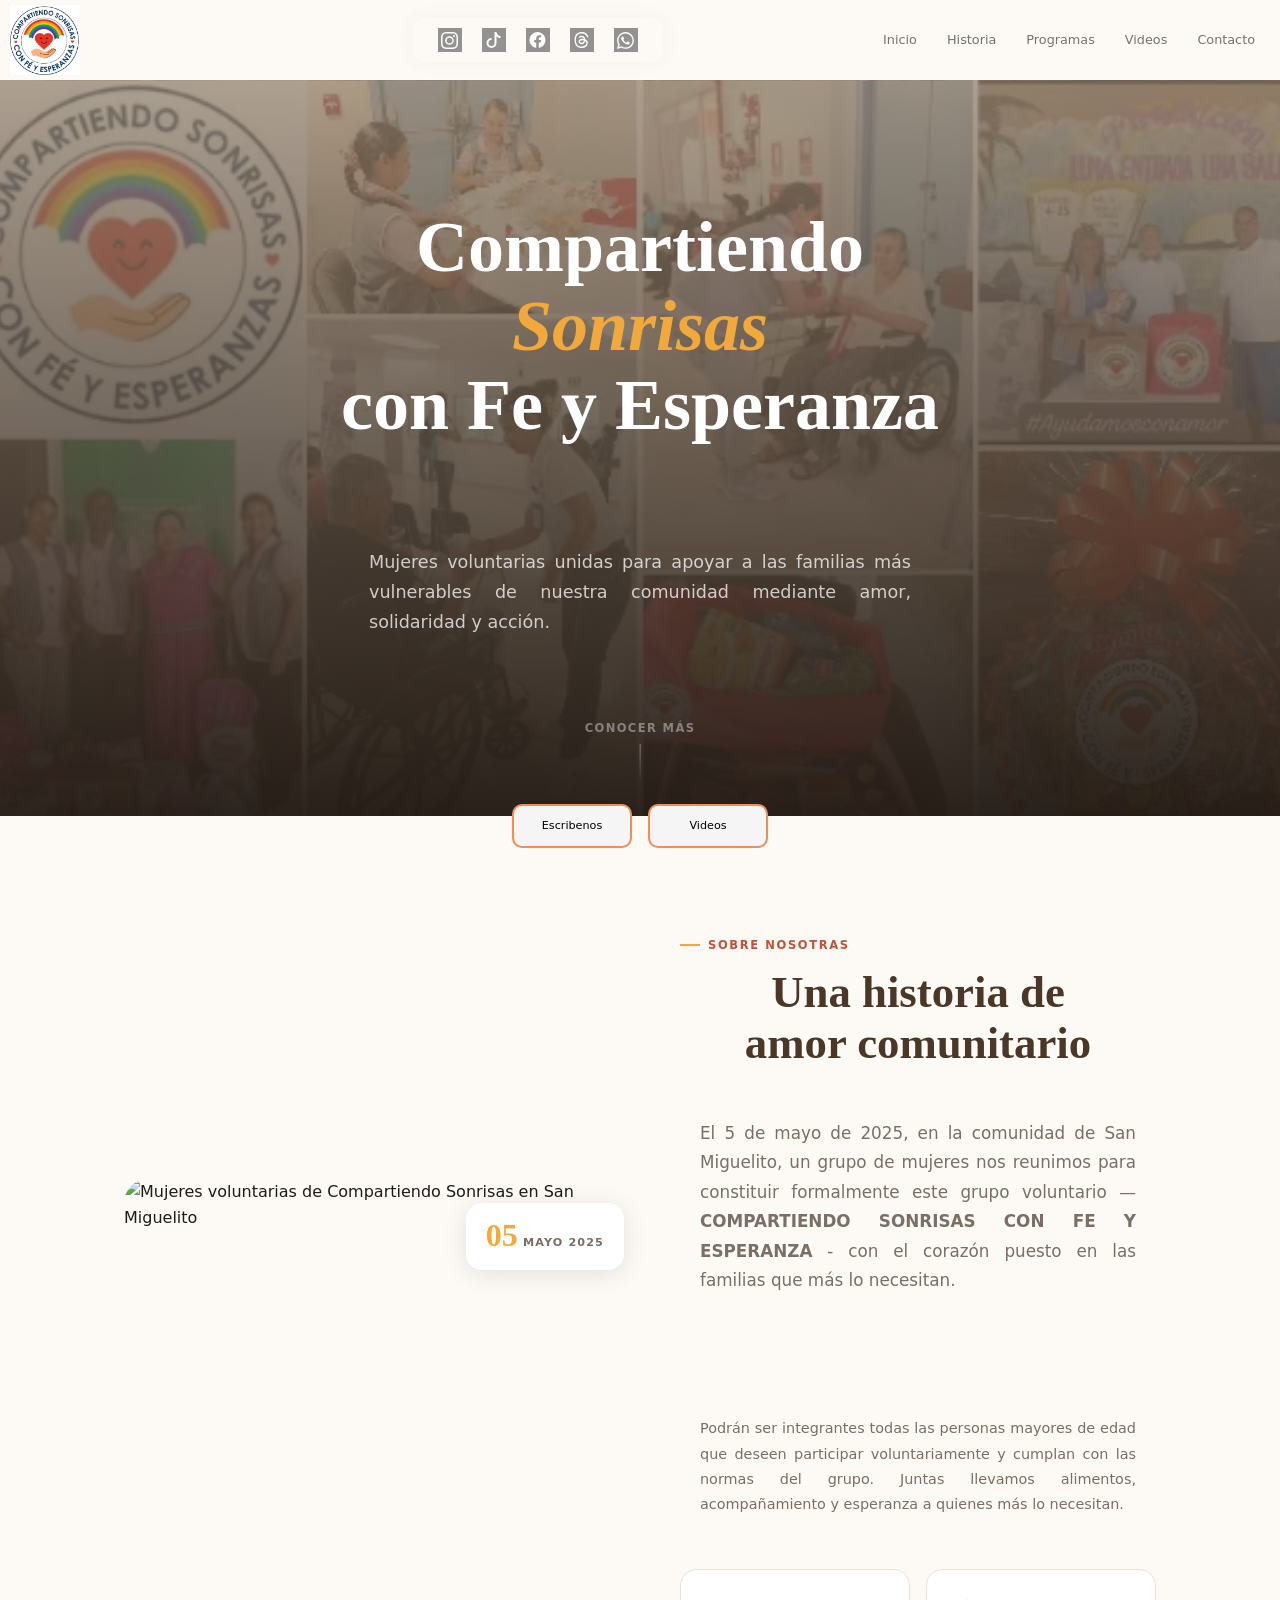
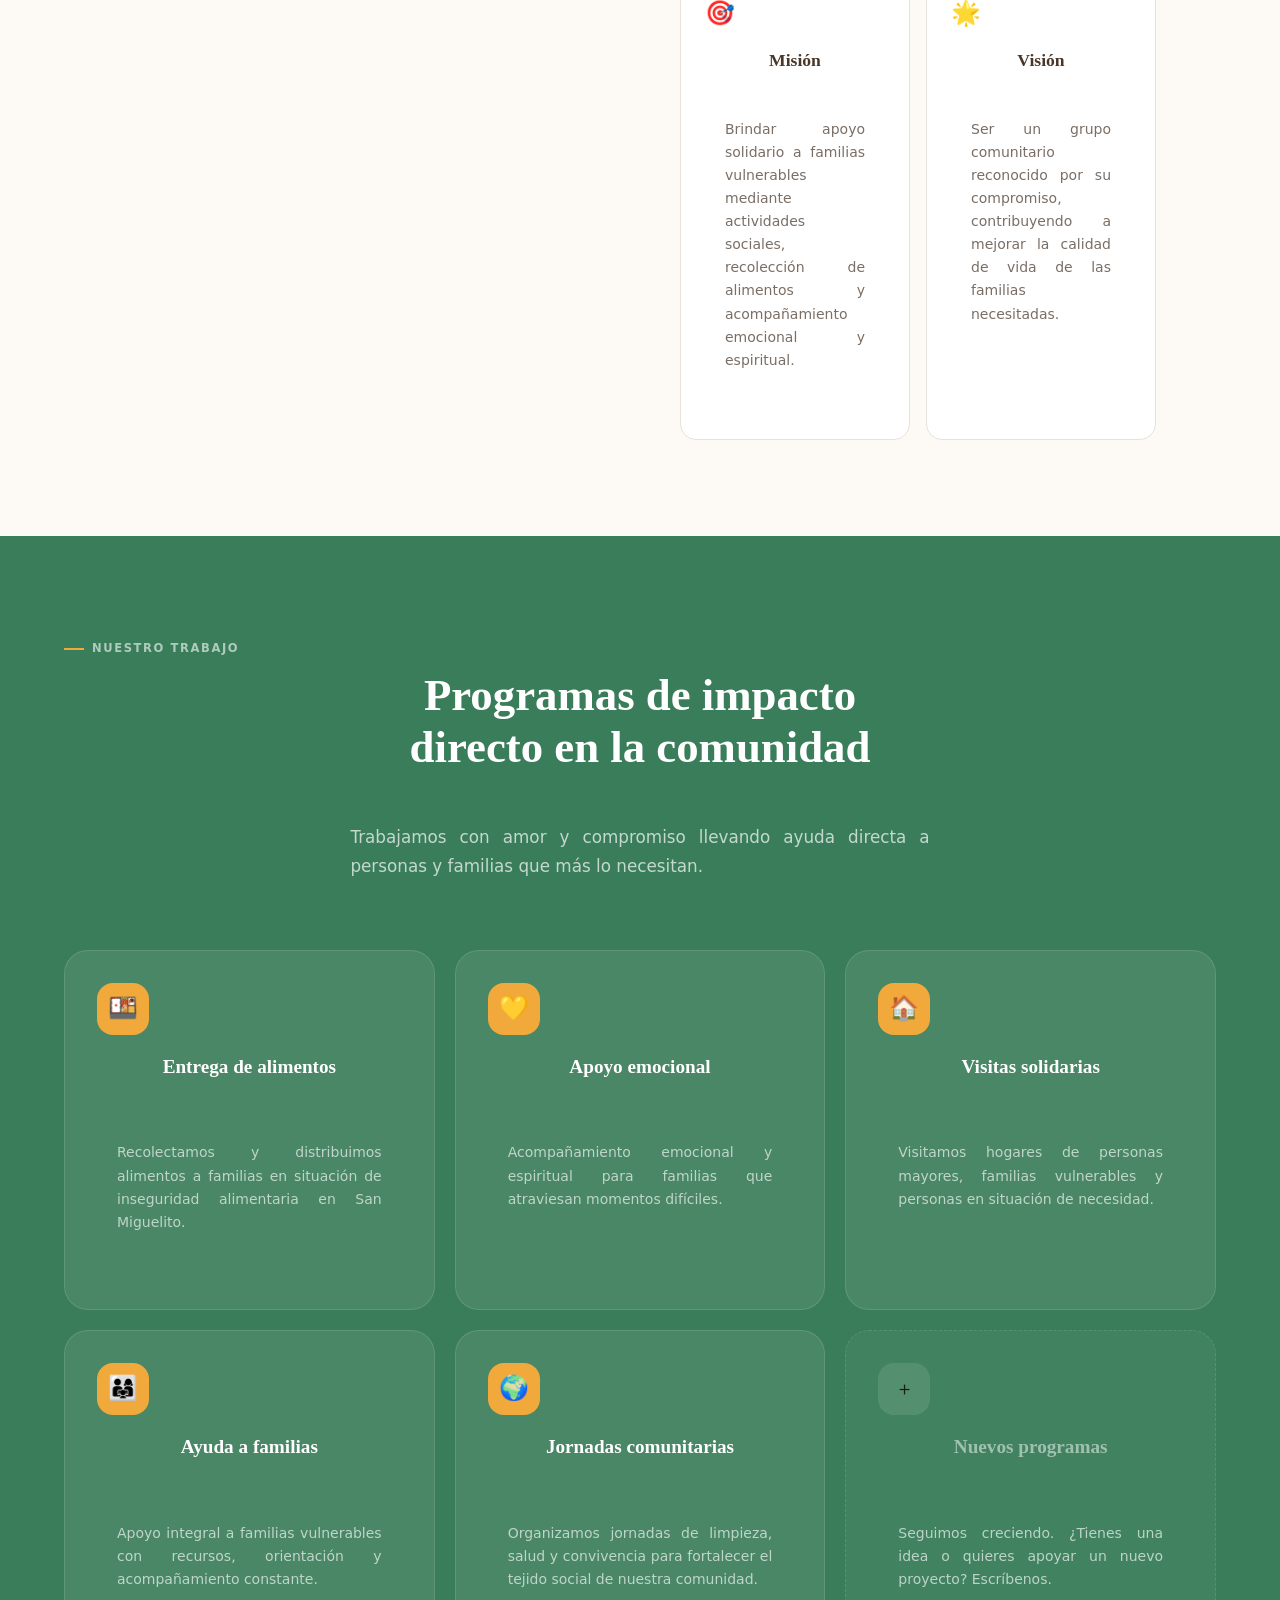
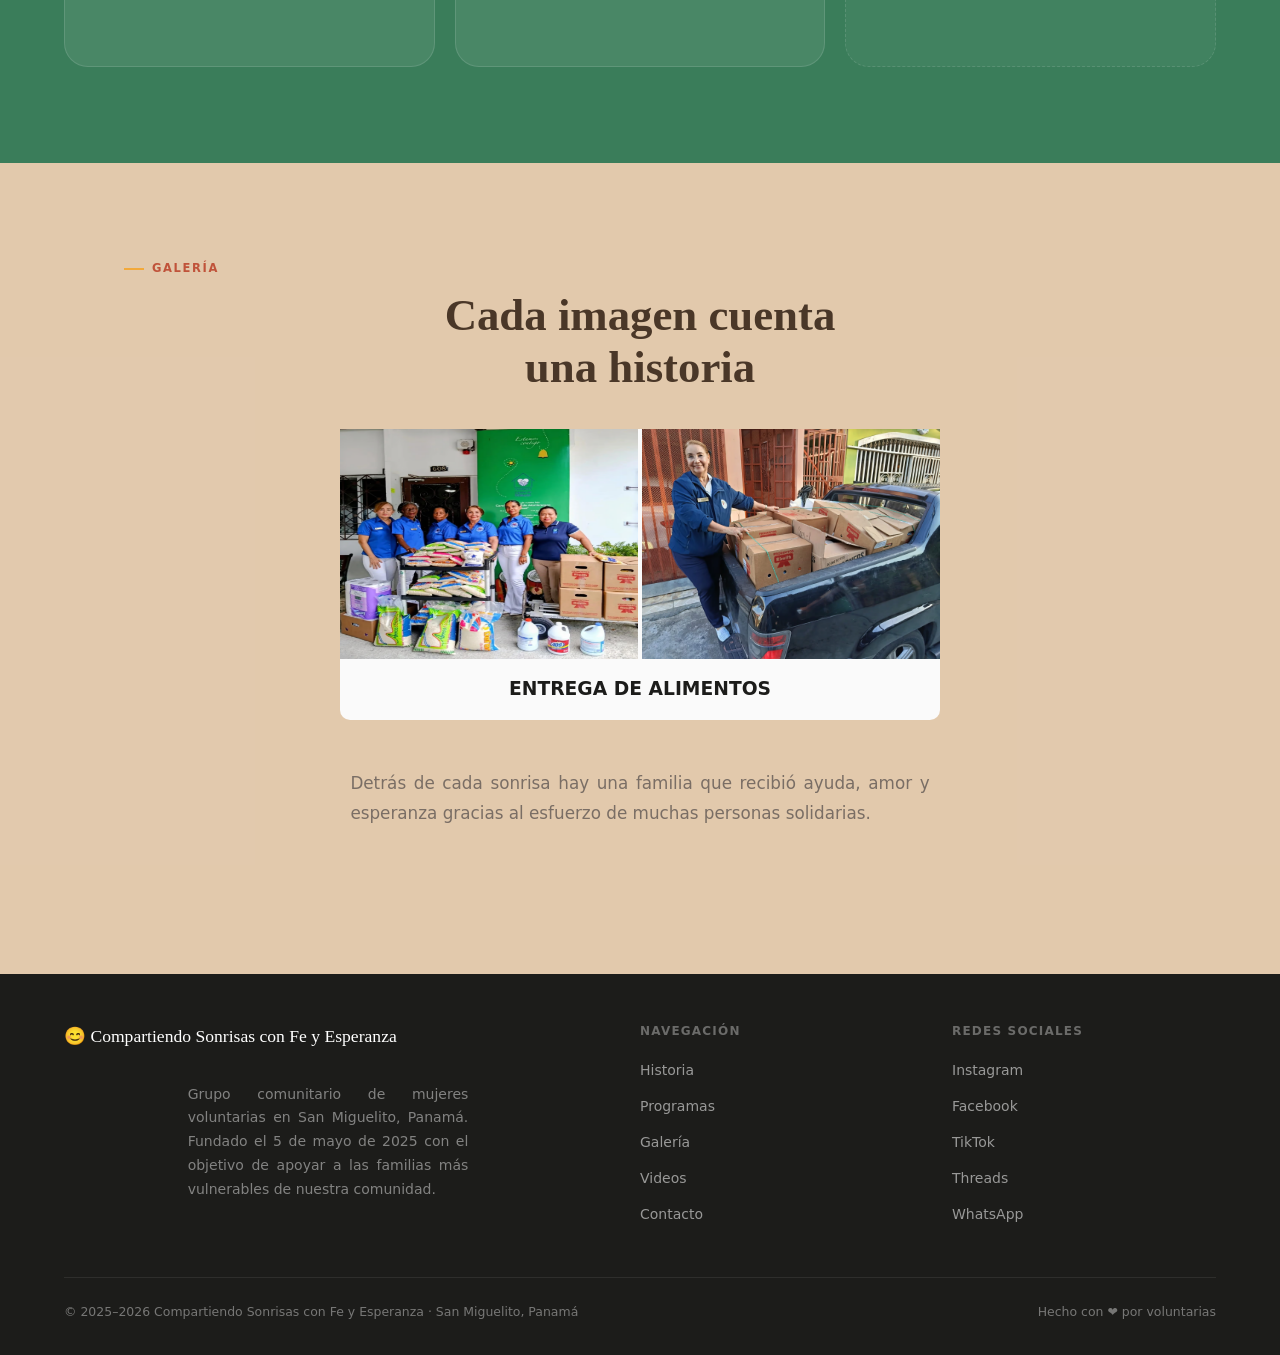
==== commit 196c57be: "0" ====
--- a/index.html
+++ b/index.html
@@ -85,10 +85,33 @@
 			<button class="btn-menu" title="menu"></button>
 		</nav>
 
-		<div class="first-content">
-			<h1 class="title-mobile">COMPARTIENDO SONRISAS 
-					<span>CON FE Y ESPERANZA</span>
-			</h1>
+		<section class="hero">
+		    <div class="hero-bg"></div>
+		    <div class="hero-overlay"></div>
+		    <div class="hero-content">
+		      <!-- <span class="hero-badge">🤝 Grupo Comunitario · San Miguelito, Panamá</span> -->
+		      <h1 class="hero-title">
+		        Compartiendo<br><em>Sonrisas</em><br>con Fe y Esperanza
+		      </h1>
+		      <p class="hero-sub">
+		        Mujeres voluntarias unidas para apoyar a las familias más vulnerables de nuestra comunidad mediante amor, solidaridad y acción.
+		      </p>
+		      <!-- <div class="hero-actions">
+		        <a href="pages/contacto.html" class="btn-primary">
+		          ✉️ Únete o escríbenos
+		        </a>
+		        <a href="pages/video.html" class="btn-ghost">
+		          ▶ Ver nuestro trabajo
+		        </a>
+		      </div> -->
+		    </div>
+		    <span class="hero-scroll">Conocer más</span>
+		  </section>
+
+		<!-- <div class="first-content">
+			<h1 class="hero-title">
+		       Compartiendo<br><em>Sonrisas</em><br>con Fe y Esperanza
+		    </h1>
 			<picture>
 				<img src="public/img/main.avif" alt="COMPARTIENDO SONRISAS">
 			</picture>
@@ -98,7 +121,26 @@
 				</div>
 				<p>Nuestro objetivo es apoyar a las familias en situación de necesidad en la comunidad.</p>
 			</div>
-		</div>
+		</div> -->
+
+		<!-- <div class="impact-strip">
+		    <div class="impact-item">
+		      <span class="impact-num">2025</span>
+		      <span class="impact-label">Año de fundación</span>
+		    </div>
+		    <div class="impact-item">
+		      <span class="impact-num">5</span>
+		      <span class="impact-label">Programas activos</span>
+		    </div>
+		    <div class="impact-item">
+		      <span class="impact-num">100%</span>
+		      <span class="impact-label">Voluntario</span>
+		    </div>
+		    <div class="impact-item">
+		      <span class="impact-num">San<br>Miguelito</span>
+		      <span class="impact-label">Comunidad</span>
+		    </div>
+		  </div> -->
 	</header>
 	<main>
 		<section id="main">
@@ -118,7 +160,7 @@
 			</div>
 		</section>
 
-		<section class="container" id="history">
+		<!-- <section class="container" id="history">
 			<h2>SOBRE NOSOTROS</h2>
 			<div class="mision-vision">
 
@@ -138,9 +180,44 @@
 					<p class="parraf">Ser un grupo comunitario reconocido por su compromiso y labor social, que contribuya a mejorar la calidad de vida de las familias necesitadas, fomentando una comunidad más unida, solidaria y llena de fe y esperanza.</p>
 				</article>
 			</div>
-		</section>
-
-		<section class="container" id="program">
+		</section> -->
+
+		<div class="section" id="historia">
+		    <div class="historia-layout">
+		      <div class="historia-img-wrap">
+		        <img src="https://compartiendo-sonrisas.desarrolladorweb.blog/public/img/main.avif" alt="Mujeres voluntarias de Compartiendo Sonrisas en San Miguelito" loading="lazy">
+		        <div class="historia-date-tag">
+		          <span class="day">05</span>
+		          <span class="month">Mayo 2025</span>
+		        </div>
+		      </div>
+		      <div class="historia-content">
+		        <span class="section-tag">Sobre nosotras</span>
+		        <h2 class="section-title">Una historia de<br>amor comunitario</h2>
+		        <p class="section-lead">
+		          El 5 de mayo de 2025, en la comunidad de San Miguelito, un grupo de mujeres nos reunimos para constituir formalmente este grupo voluntario — <strong>COMPARTIENDO SONRISAS CON FE Y ESPERANZA</strong> - con el corazón puesto en las familias que más lo necesitan.
+		        </p>
+		        <br>
+		        <p style="font-size:0.9rem;color:var(--muted);line-height:1.75;">
+		          Podrán ser integrantes todas las personas mayores de edad que deseen participar voluntariamente y cumplan con las normas del grupo. Juntas llevamos alimentos, acompañamiento y esperanza a quienes más lo necesitan.
+		        </p>
+		        <div class="cards-mision">
+		          <div class="card-mv">
+		            <span class="card-mv-icon">🎯</span>
+		            <h3 class="card-mv-title">Misión</h3>
+		            <p>Brindar apoyo solidario a familias vulnerables mediante actividades sociales, recolección de alimentos y acompañamiento emocional y espiritual.</p>
+		          </div>
+		          <div class="card-mv">
+		            <span class="card-mv-icon">🌟</span>
+		            <h3 class="card-mv-title">Visión</h3>
+		            <p>Ser un grupo comunitario reconocido por su compromiso, contribuyendo a mejorar la calidad de vida de las familias necesitadas.</p>
+		          </div>
+		        </div>
+		      </div>
+		    </div>
+		  </div>
+
+		<!-- <section class="container" id="program">
 			
 			<div class="program-content">
 
@@ -172,13 +249,67 @@
 			<div class="modal">
 				<span class="close">X</span>
 				<picture class="modal-content">
-					<!-- <img src="public/img/646716339_122123658297082145_1618010219896545606_n_.jpg" alt="#"> -->
 				</picture>
 			</div>
+			</div>
+		</section> -->
+		<section class="programas-bg" id="programas">
+		    <div class="programas-inner">
+		      <span class="section-tag">Nuestro trabajo</span>
+		      <h2 class="section-title">Programas de impacto<br>directo en la comunidad</h2>
+		      <p class="section-lead">Trabajamos con amor y compromiso llevando ayuda directa a personas y familias que más lo necesitan.</p>
+		      <div class="programs-grid">
+		        <div class="program-card">
+		          <div class="program-icon">🍱</div>
+		          <h3 class="program-name">Entrega de alimentos</h3>
+		          <p class="program-desc">Recolectamos y distribuimos alimentos a familias en situación de inseguridad alimentaria en San Miguelito.</p>
+		        </div>
+		        <div class="program-card">
+		          <div class="program-icon">💛</div>
+		          <h3 class="program-name">Apoyo emocional</h3>
+		          <p class="program-desc">Acompañamiento emocional y espiritual para familias que atraviesan momentos difíciles.</p>
+		        </div>
+		        <div class="program-card">
+		          <div class="program-icon">🏠</div>
+		          <h3 class="program-name">Visitas solidarias</h3>
+		          <p class="program-desc">Visitamos hogares de personas mayores, familias vulnerables y personas en situación de necesidad.</p>
+		        </div>
+		        <div class="program-card">
+		          <div class="program-icon">👨‍👩‍👧</div>
+		          <h3 class="program-name">Ayuda a familias</h3>
+		          <p class="program-desc">Apoyo integral a familias vulnerables con recursos, orientación y acompañamiento constante.</p>
+		        </div>
+		        <div class="program-card">
+		          <div class="program-icon">🌍</div>
+		          <h3 class="program-name">Jornadas comunitarias</h3>
+		          <p class="program-desc">Organizamos jornadas de limpieza, salud y convivencia para fortalecer el tejido social de nuestra comunidad.</p>
+		        </div>
+		        <div class="program-card" style="background:rgba(255,255,255,0.04);border-style:dashed;cursor:default;">
+		          <div class="program-icon" style="background:rgba(255,255,255,0.1);font-size:1.2rem;">＋</div>
+		          <h3 class="program-name" style="color:rgba(255,255,255,0.5);">Nuevos programas</h3>
+		          <p class="program-desc">Seguimos creciendo. ¿Tienes una idea o quieres apoyar un nuevo proyecto? Escríbenos.</p>
+		        </div>
+		      </div>
+		    </div>
+		</section>
+
+		<section>
+			<div class="section images-container" id="galeria">
+				<span class="section-tag">Galería</span>
+			    <h2 class="section-title">Cada imagen cuenta<br>una historia</h2>
+			    <div class="images-content carousel-inner">
+				</div>
+			    <p class="section-lead">Detrás de cada sonrisa hay una familia que recibió ayuda, amor y esperanza gracias al esfuerzo de muchas personas solidarias.</p>
+			</div>
+
+			<div class="modal">
+				<span class="close">X</span>
+				<picture class="modal-content">
+				</picture>
 			</div>
 		</section>
 	</main>
-	<footer>
+	<!-- <footer>
 		<div class="card-social">
 		  <a href="https://instagram.com/compartiendosonrisas29" target="_blank" class="socialContainer containerOne">
 		    <svg class="socialSvg instagramSvg" viewBox="0 0 16 16"> <path d="M8 0C5.829 0 5.556.01 4.703.048 3.85.088 3.269.222 2.76.42a3.917 3.917 0 0 0-1.417.923A3.927 3.927 0 0 0 .42 2.76C.222 3.268.087 3.85.048 4.7.01 5.555 0 5.827 0 8.001c0 2.172.01 2.444.048 3.297.04.852.174 1.433.372 1.942.205.526.478.972.923 1.417.444.445.89.719 1.416.923.51.198 1.09.333 1.942.372C5.555 15.99 5.827 16 8 16s2.444-.01 3.298-.048c.851-.04 1.434-.174 1.943-.372a3.916 3.916 0 0 0 1.416-.923c.445-.445.718-.891.923-1.417.197-.509.332-1.09.372-1.942C15.99 10.445 16 10.173 16 8s-.01-2.445-.048-3.299c-.04-.851-.175-1.433-.372-1.941a3.926 3.926 0 0 0-.923-1.417A3.911 3.911 0 0 0 13.24.42c-.51-.198-1.092-.333-1.943-.372C10.443.01 10.172 0 7.998 0h.003zm-.717 1.442h.718c2.136 0 2.389.007 3.232.046.78.035 1.204.166 1.486.275.373.145.64.319.92.599.28.28.453.546.598.92.11.281.24.705.275 1.485.039.843.047 1.096.047 3.231s-.008 2.389-.047 3.232c-.035.78-.166 1.203-.275 1.485a2.47 2.47 0 0 1-.599.919c-.28.28-.546.453-.92.598-.28.11-.704.24-1.485.276-.843.038-1.096.047-3.232.047s-2.39-.009-3.233-.047c-.78-.036-1.203-.166-1.485-.276a2.478 2.478 0 0 1-.92-.598 2.48 2.48 0 0 1-.6-.92c-.109-.281-.24-.705-.275-1.485-.038-.843-.046-1.096-.046-3.233 0-2.136.008-2.388.046-3.231.036-.78.166-1.204.276-1.486.145-.373.319-.64.599-.92.28-.28.546-.453.92-.598.282-.11.705-.24 1.485-.276.738-.034 1.024-.044 2.515-.045v.002zm4.988 1.328a.96.96 0 1 0 0 1.92.96.96 0 0 0 0-1.92zm-4.27 1.122a4.109 4.109 0 1 0 0 8.217 4.109 4.109 0 0 0 0-8.217zm0 1.441a2.667 2.667 0 1 1 0 5.334 2.667 2.667 0 0 1 0-5.334z"></path> </svg>
@@ -211,6 +342,69 @@
 			<p>Copyright © <span class="date"></span>  COMPARTIENDO SONRISAS CON FE Y ESPERANZA </p>
 		</div>
 		         
-	</footer>
+	</footer> -->
+
+	<footer>
+    <div class="footer-inner">
+      <div class="footer-brand">
+        <div class="footer-brand-name">😊 Compartiendo Sonrisas con Fe y Esperanza</div>
+        <p>Grupo comunitario de mujeres voluntarias en San Miguelito, Panamá. Fundado el 5 de mayo de 2025 con el objetivo de apoyar a las familias más vulnerables de nuestra comunidad.</p>
+      </div>
+      <div class="footer-col">
+        <h4>Navegación</h4>
+        <ul>
+          <li><a href="#historia">Historia</a></li>
+          <li><a href="#programas">Programas</a></li>
+          <li><a href="#galeria">Galería</a></li>
+          <li><a href="pages/video.html">Videos</a></li>
+          <li><a href="pages/contacto.html">Contacto</a></li>
+        </ul>
+      </div>
+      <div class="footer-col">
+        <h4>Redes sociales</h4>
+        <ul>
+          <li><a href="https://instagram.com/compartiendosonrisas29" target="_blank" rel="noopener">Instagram</a></li>
+          <li><a href="https://www.facebook.com/people/Compartiendo-Sonrisas-Ampudia/pfbid02hKB7UkJoADkLt3C9UBY9sQr3TLZcrtAbQcBfCPFKQh1a2uAmHcL1jmY6b9bHp9JSl/" target="_blank" rel="noopener">Facebook</a></li>
+          <li><a href="https://www.tiktok.com/@compartiendo.sonr5" target="_blank" rel="noopener">TikTok</a></li>
+          <li><a href="https://threads.com/compartiendosonrisas29" target="_blank" rel="noopener">Threads</a></li>
+          <li><a href="https://wa.me/50769937543" target="_blank" rel="noopener">WhatsApp</a></li>
+        </ul>
+      </div>
+    </div>
+    <div class="footer-bottom">
+      <span>© 2025–2026 Compartiendo Sonrisas con Fe y Esperanza · San Miguelito, Panamá</span>
+      <span>Hecho con ❤️ por voluntarias</span>
+    </div>
+  </footer>
+
+  
+	<div class="card-social">
+		  <a href="https://instagram.com/compartiendosonrisas29" target="_blank" class="socialContainer containerOne">
+		    <svg class="socialSvg instagramSvg" viewBox="0 0 16 16"> <path d="M8 0C5.829 0 5.556.01 4.703.048 3.85.088 3.269.222 2.76.42a3.917 3.917 0 0 0-1.417.923A3.927 3.927 0 0 0 .42 2.76C.222 3.268.087 3.85.048 4.7.01 5.555 0 5.827 0 8.001c0 2.172.01 2.444.048 3.297.04.852.174 1.433.372 1.942.205.526.478.972.923 1.417.444.445.89.719 1.416.923.51.198 1.09.333 1.942.372C5.555 15.99 5.827 16 8 16s2.444-.01 3.298-.048c.851-.04 1.434-.174 1.943-.372a3.916 3.916 0 0 0 1.416-.923c.445-.445.718-.891.923-1.417.197-.509.332-1.09.372-1.942C15.99 10.445 16 10.173 16 8s-.01-2.445-.048-3.299c-.04-.851-.175-1.433-.372-1.941a3.926 3.926 0 0 0-.923-1.417A3.911 3.911 0 0 0 13.24.42c-.51-.198-1.092-.333-1.943-.372C10.443.01 10.172 0 7.998 0h.003zm-.717 1.442h.718c2.136 0 2.389.007 3.232.046.78.035 1.204.166 1.486.275.373.145.64.319.92.599.28.28.453.546.598.92.11.281.24.705.275 1.485.039.843.047 1.096.047 3.231s-.008 2.389-.047 3.232c-.035.78-.166 1.203-.275 1.485a2.47 2.47 0 0 1-.599.919c-.28.28-.546.453-.92.598-.28.11-.704.24-1.485.276-.843.038-1.096.047-3.232.047s-2.39-.009-3.233-.047c-.78-.036-1.203-.166-1.485-.276a2.478 2.478 0 0 1-.92-.598 2.48 2.48 0 0 1-.6-.92c-.109-.281-.24-.705-.275-1.485-.038-.843-.046-1.096-.046-3.233 0-2.136.008-2.388.046-3.231.036-.78.166-1.204.276-1.486.145-.373.319-.64.599-.92.28-.28.546-.453.92-.598.282-.11.705-.24 1.485-.276.738-.034 1.024-.044 2.515-.045v.002zm4.988 1.328a.96.96 0 1 0 0 1.92.96.96 0 0 0 0-1.92zm-4.27 1.122a4.109 4.109 0 1 0 0 8.217 4.109 4.109 0 0 0 0-8.217zm0 1.441a2.667 2.667 0 1 1 0 5.334 2.667 2.667 0 0 1 0-5.334z"></path> </svg>
+		  </a>
+		  
+		  <a href="https://www.tiktok.com/@compartiendo.sonr5" target="_blank" class="socialContainer containerTwo">
+		    <svg xmlns="http://www.w3.org/2000/svg" width="16" height="16" fill="#fafafa" class="socialSvg bi bi-tiktok" viewBox="0 0 16 16">
+			  <path d="M9 0h1.98c.144.715.54 1.617 1.235 2.512C12.895 3.389 13.797 4 15 4v2c-1.753 0-3.07-.814-4-1.829V11a5 5 0 1 1-5-5v2a3 3 0 1 0 3 3z"/>
+			</svg>
+		   </a>
+
+		   <a href="https://www.facebook.com/people/Compartiendo-Sonrisas-Ampudia/pfbid02hKB7UkJoADkLt3C9UBY9sQr3TLZcrtAbQcBfCPFKQh1a2uAmHcL1jmY6x9bHp9JSl/" target="_blank" class="socialContainer containerTwo">
+		    <svg xmlns="http://www.w3.org/2000/svg" width="16" height="16" fill="#fafafa" class="socialSvg bi bi-facebook" viewBox="0 0 16 16">
+			  <path d="M16 8.049c0-4.446-3.582-8.05-8-8.05C3.58 0-.002 3.603-.002 8.05c0 4.017 2.926 7.347 6.75 7.951v-5.625h-2.03V8.05H6.75V6.275c0-2.017 1.195-3.131 3.022-3.131.876 0 1.791.157 1.791.157v1.98h-1.009c-.993 0-1.303.621-1.303 1.258v1.51h2.218l-.354 2.326H9.25V16c3.824-.604 6.75-3.934 6.75-7.951"/>
+			</svg>
+		   </a>
+		    
+		  <a href="https://threads.com/compartiendosonrisas29" target="_blank" class="socialContainer containerThree">
+		    <svg xmlns="http://www.w3.org/2000/svg" width="16" height="16" fill="#fafafa" class="socialSvg bi bi-threads" viewBox="0 0 16 16">
+			  <path d="M6.321 6.016c-.27-.18-1.166-.802-1.166-.802.756-1.081 1.753-1.502 3.132-1.502.975 0 1.803.327 2.394.948s.928 1.509 1.005 2.644q.492.207.905.484c1.109.745 1.719 1.86 1.719 3.137 0 2.716-2.226 5.075-6.256 5.075C4.594 16 1 13.987 1 7.994 1 2.034 4.482 0 8.044 0 9.69 0 13.55.243 15 5.036l-1.36.353C12.516 1.974 10.163 1.43 8.006 1.43c-3.565 0-5.582 2.171-5.582 6.79 0 4.143 2.254 6.343 5.63 6.343 2.777 0 4.847-1.443 4.847-3.556 0-1.438-1.208-2.127-1.27-2.127-.236 1.234-.868 3.31-3.644 3.31-1.618 0-3.013-1.118-3.013-2.582 0-2.09 1.984-2.847 3.55-2.847.586 0 1.294.04 1.663.114 0-.637-.54-1.728-1.9-1.728-1.25 0-1.566.405-1.967.868ZM8.716 8.19c-2.04 0-2.304.87-2.304 1.416 0 .878 1.043 1.168 1.6 1.168 1.02 0 2.067-.282 2.232-2.423a6.2 6.2 0 0 0-1.528-.161"/>
+			</svg>
+		  </a>
+		  
+		  <a href="https://wa.me/50769937543" target="_blank" class="socialContainer containerFour">
+		    <svg class="socialSvg whatsappSvg" viewBox="0 0 16 16"> <path d="M13.601 2.326A7.854 7.854 0 0 0 7.994 0C3.627 0 .068 3.558.064 7.926c0 1.399.366 2.76 1.057 3.965L0 16l4.204-1.102a7.933 7.933 0 0 0 3.79.965h.004c4.368 0 7.926-3.558 7.93-7.93A7.898 7.898 0 0 0 13.6 2.326zM7.994 14.521a6.573 6.573 0 0 1-3.356-.92l-.24-.144-2.494.654.666-2.433-.156-.251a6.56 6.56 0 0 1-1.007-3.505c0-3.626 2.957-6.584 6.591-6.584a6.56 6.56 0 0 1 4.66 1.931 6.557 6.557 0 0 1 1.928 4.66c-.004 3.639-2.961 6.592-6.592 6.592zm3.615-4.934c-.197-.099-1.17-.578-1.353-.646-.182-.065-.315-.099-.445.099-.133.197-.513.646-.627.775-.114.133-.232.148-.43.05-.197-.1-.836-.308-1.592-.985-.59-.525-.985-1.175-1.103-1.372-.114-.198-.011-.304.088-.403.087-.088.197-.232.296-.346.1-.114.133-.198.198-.33.065-.134.034-.248-.015-.347-.05-.099-.445-1.076-.612-1.47-.16-.389-.323-.335-.445-.34-.114-.007-.247-.007-.38-.007a.729.729 0 0 0-.529.247c-.182.198-.691.677-.691 1.654 0 .977.71 1.916.81 2.049.098.133 1.394 2.132 3.383 2.992.47.205.84.326 1.129.418.475.152.904.129 1.246.08.38-.058 1.171-.48 1.338-.943.164-.464.164-.86.114-.943-.049-.084-.182-.133-.38-.232z"></path> </svg>
+		  </a>
+		</div>
+
 </body>
 </html>
--- a/public/css/nav.css
+++ b/public/css/nav.css
@@ -3,6 +3,26 @@
   /*--sub-color: hsla(0, 10%, 10%, 0.4);*/
   --parraf: hsl(0, 0%, 40%);
   --parraf: hsl(0, 0%, 10%);
+  --sun:      #F2A93B;
+      --sun-lt:   #FEF3E2;
+      --terra:    #C0533A;
+      --green:    #3A7D5A;
+      --green-lt: #EBF4EE;
+      --sky:      #EAF3F8;
+      --ink:      #1C1C1A;
+      --warm:     #4A3728;
+      --muted:    #7A6E65;
+      --divider:  #E8E2DA;
+      --cream:    #FDFAF6;
+      --white:    #FFFFFF;
+
+      --serif: 'Playfair Display', Georgia, serif;
+      --sans:  'Nunito', system-ui, sans-serif;
+
+      --r-sm: 8px;
+      --r-md: 16px;
+      --r-lg: 24px;
+      --r-xl: 40px;
   /*--color: #B6E693;
   --sub-color: #9BE69B;
   --transparent-color: #B6E69399;
@@ -18,17 +38,21 @@
   --transparent-sub-color: #b06E2459;
 }
 
-* {
-  margin: 0;
-  padding: 0;
-  box-sizing: border-box;
-}
+*, *::before, *::after { 
+  box-sizing: border-box; 
+  margin: 0; 
+  padding: 0; 
+}
+
+html { scroll-behavior: smooth; }
 
 body {
-  font-family: "Roboto", system-ui, sans-serif;
-  /*background-color: black;*/
-  scroll-behavior: smooth;
-  /*place-content: center;*/
+  font-family: var(--sans);
+      background: var(--cream);
+      color: var(--ink);
+      line-height: 1.65;
+      font-size: 16px;
+      overflow-x: hidden;
 }
 
 h1 {
@@ -113,6 +137,149 @@
     scale: 0.92;
   }
 }
+
+/* ── HERO ── */
+    .hero {
+      position: relative;
+      min-height: 80vh;
+      display: grid;
+      place-items: center;
+      overflow: hidden;
+      background: var(--warm);
+    }
+
+    .hero-bg {
+      position: absolute;
+      inset: 0;
+      background-image: url('../img/main.avif');
+      background-size: cover;
+      background-position: center 30%;
+      opacity: 0.35;
+    }
+
+    .hero-overlay {
+      position: absolute;
+      inset: 0;
+      background: linear-gradient(
+        to bottom,
+        rgba(28,20,15,0.3) 0%,
+        rgba(28,20,15,0.65) 60%,
+        rgba(28,20,15,0.92) 100%
+      );
+    }
+
+    .hero-content {
+      position: relative;
+      z-index: 2;
+      text-align: center;
+      padding: clamp(4rem, 10vw, 8rem) clamp(1.5rem, 5vw, 3rem);
+      max-width: 800px;
+      display: flex;
+      flex-direction: column;
+      align-items: center;
+      gap: 1.75rem;
+    }
+
+    .hero-badge {
+      display: inline-flex;
+      align-items: center;
+      gap: 0.5rem;
+      background: rgba(242,169,59,0.18);
+      border: 1px solid rgba(242,169,59,0.4);
+      color: var(--sun);
+      font-size: 0.78rem;
+      font-weight: 700;
+      letter-spacing: 0.12em;
+      text-transform: uppercase;
+      padding: 0.4rem 1rem;
+      border-radius: 50px;
+    }
+
+    .hero-title {
+      font-family: var(--serif);
+      font-size: clamp(2.6rem, 6vw, 4.5rem);
+      line-height: 1.1;
+      color: var(--white);
+      font-weight: 900;
+    }
+
+    .hero-title em {
+      font-style: italic;
+      color: var(--sun);
+    }
+
+    .hero-sub {
+      font-size: 1.1rem;
+      color: rgba(255,255,255,0.75);
+      max-width: 52ch;
+      line-height: 1.7;
+    }
+
+    .hero-actions {
+      display: flex;
+      gap: 1rem;
+      flex-wrap: wrap;
+      justify-content: center;
+      margin-top: 0.5rem;
+    }
+
+    .btn-primary {
+      display: inline-flex;
+      align-items: center;
+      gap: 0.5rem;
+      background: var(--sun);
+      color: var(--warm);
+      padding: 0.9rem 2rem;
+      border-radius: 50px;
+      font-size: 0.95rem;
+      font-weight: 700;
+      text-decoration: none;
+      transition: background 0.2s, transform 0.15s;
+    }
+
+    .btn-primary:hover { background: #e09828; transform: translateY(-2px); }
+
+    .btn-ghost {
+      display: inline-flex;
+      align-items: center;
+      gap: 0.5rem;
+      background: rgba(255,255,255,0.1);
+      border: 1px solid rgba(255,255,255,0.25);
+      color: var(--white);
+      padding: 0.9rem 2rem;
+      border-radius: 50px;
+      font-size: 0.95rem;
+      font-weight: 600;
+      text-decoration: none;
+      transition: background 0.2s;
+    }
+
+    .btn-ghost:hover { background: rgba(255,255,255,0.18); }
+
+    .hero-scroll {
+      position: absolute;
+      bottom: 2rem;
+      left: 50%;
+      transform: translateX(-50%);
+      z-index: 2;
+      color: rgba(255,255,255,0.4);
+      font-size: 0.72rem;
+      font-weight: 600;
+      letter-spacing: 0.12em;
+      text-transform: uppercase;
+      display: flex;
+      flex-direction: column;
+      align-items: center;
+      gap: 0.4rem;
+    }
+
+    .hero-scroll::after {
+      content: '';
+      display: block;
+      width: 1px;
+      height: 40px;
+      background: linear-gradient(to bottom, rgba(255,255,255,0.4), transparent);
+    }
 
 .logo {
   background: url("../img/logo.jpg") center / contain no-repeat;
--- a/public/css/main.css
+++ b/public/css/main.css
@@ -136,6 +136,134 @@
   }
   /*}*/
 }
+
+/* ── SECTION ── */
+    .section {
+      padding: clamp(4rem, 8vw, 6rem) clamp(1.5rem, 5vw, 4rem);
+      max-width: 1160px;
+      margin: 0 auto;
+    }
+
+    .section-tag {
+      display: inline-flex;
+      align-items: center;
+      gap: 0.5rem;
+      font-size: 0.72rem;
+      font-weight: 700;
+      color: var(--terra);
+      letter-spacing: 0.14em;
+      text-transform: uppercase;
+      margin-bottom: 0.75rem;
+    }
+
+    .section-tag::before {
+      content: '';
+      display: block;
+      width: 20px;
+      height: 2px;
+      background: var(--sun);
+    }
+
+    .section-title {
+      font-family: var(--serif);
+      font-size: clamp(2rem, 3.5vw, 3rem);
+      line-height: 1.15;
+      color: var(--warm);
+      margin-bottom: 1rem;
+    }
+
+    .section-lead {
+      font-size: 1.05rem;
+      color: var(--muted);
+      max-width: 58ch;
+      line-height: 1.75;
+    }
+
+    /* ── HISTORIA ── */
+    .historia-layout {
+      display: grid;
+      grid-template-columns: 1fr 1fr;
+      gap: 5rem;
+      align-items: center;
+    }
+
+    .historia-img-wrap {
+      position: relative;
+    }
+
+    .historia-img-wrap img {
+      width: 100%;
+      aspect-ratio: 4/5;
+      object-fit: cover;
+      border-radius: var(--r-lg);
+      display: block;
+    }
+
+    .historia-date-tag {
+      position: absolute;
+      top: 1.5rem;
+      right: -1.5rem;
+      background: var(--white);
+      border-radius: var(--r-md);
+      padding: 1rem 1.25rem;
+      box-shadow: 0 4px 24px rgba(0,0,0,0.1);
+      text-align: center;
+    }
+
+    .historia-date-tag .day {
+      font-family: var(--serif);
+      font-size: 2rem;
+      font-weight: 900;
+      color: var(--sun);
+      line-height: 1;
+    }
+
+    .historia-date-tag .month {
+      font-size: 0.7rem;
+      font-weight: 700;
+      color: var(--muted);
+      letter-spacing: 0.1em;
+      text-transform: uppercase;
+    }
+
+    .historia-content {
+      padding-top: 1rem;
+    }
+
+    .cards-mision {
+      display: grid;
+      grid-template-columns: 1fr 1fr;
+      gap: 1rem;
+      margin-top: 2rem;
+    }
+
+    .card-mv {
+      background: var(--white);
+      border: 1px solid var(--divider);
+      border-radius: var(--r-md);
+      padding: 1.5rem;
+    }
+
+    .card-mv-icon {
+      font-size: 1.5rem;
+      margin-bottom: 0.75rem;
+      display: block;
+    }
+
+    .card-mv-title {
+      font-family: var(--serif);
+      font-size: 1.1rem;
+      color: var(--warm);
+      margin-bottom: 0.5rem;
+    }
+
+    .card-mv p {
+      font-size: 0.875rem;
+      color: var(--muted);
+      line-height: 1.65;
+    }
+
+
 
 #program {
   display: flex;
@@ -358,6 +486,136 @@
   }
 }
 
+/* ── PROGRAMAS ── */
+    .programas-bg {
+      background: var(--green);
+      padding: clamp(4rem, 8vw, 6rem) clamp(1.5rem, 5vw, 4rem);
+    }
+
+    .programas-inner {
+      max-width: 1160px;
+      margin: 0 auto;
+    }
+
+    .programas-inner .section-tag { color: rgba(255,255,255,0.6); }
+    .programas-inner .section-tag::before { background: var(--sun); }
+    .programas-inner .section-title { color: var(--white); }
+    .programas-inner .section-lead { color: rgba(255,255,255,0.7); }
+
+    .programs-grid {
+      display: grid;
+      grid-template-columns: repeat(3, 1fr);
+      gap: 1.25rem;
+      margin-top: 3rem;
+    }
+
+    .program-card {
+      background: rgba(255,255,255,0.08);
+      border: 1px solid rgba(255,255,255,0.12);
+      border-radius: var(--r-lg);
+      padding: 2rem;
+      display: flex;
+      flex-direction: column;
+      gap: 1rem;
+      transition: background 0.2s;
+    }
+
+    .program-card:hover { background: rgba(255,255,255,0.14); }
+
+    .program-icon {
+      width: 52px;
+      height: 52px;
+      background: var(--sun);
+      border-radius: var(--r-md);
+      display: flex;
+      align-items: center;
+      justify-content: center;
+      font-size: 1.5rem;
+    }
+
+    .program-name {
+      font-family: var(--serif);
+      font-size: 1.2rem;
+      color: var(--white);
+      font-weight: 700;
+    }
+
+    .program-desc {
+      font-size: 0.875rem;
+      color: rgba(255,255,255,0.65);
+      line-height: 1.65;
+    }
+
+    /* ── FOOTER ── */
+    footer {
+      background: var(--ink);
+      color: rgba(255,255,255,0.4);
+      padding: 3rem clamp(1.5rem, 5vw, 4rem) 2rem;
+    }
+
+    .footer-inner {
+      max-width: 1160px;
+      margin: 0 auto;
+      display: grid;
+      grid-template-columns: 2fr 1fr 1fr;
+      gap: 3rem;
+      padding-bottom: 2rem;
+      border-bottom: 1px solid rgba(255,255,255,0.08);
+    }
+
+    .footer-brand p {
+      font-size: 0.875rem;
+      color: rgba(255,255,255,0.45);
+      line-height: 1.7;
+      margin-top: 0.75rem;
+      max-width: 36ch;
+    }
+
+    .footer-brand-name {
+      font-family: var(--serif);
+      font-size: 1.1rem;
+      color: var(--white);
+      display: flex;
+      align-items: center;
+      gap: 0.6rem;
+    }
+
+    .footer-col h4 {
+      font-size: 0.75rem;
+      font-weight: 700;
+      letter-spacing: 0.1em;
+      text-transform: uppercase;
+      color: rgba(255,255,255,0.35);
+      margin-bottom: 1rem;
+    }
+
+    .footer-col ul {
+      list-style: none;
+      display: flex;
+      flex-direction: column;
+      gap: 0.6rem;
+    }
+
+    .footer-col ul a {
+      font-size: 0.875rem;
+      color: rgba(255,255,255,0.55);
+      text-decoration: none;
+      transition: color 0.2s;
+    }
+
+    .footer-col ul a:hover { color: var(--white); }
+
+    .footer-bottom {
+      max-width: 1160px;
+      margin: 1.5rem auto 0;
+      display: flex;
+      justify-content: space-between;
+      align-items: center;
+      flex-wrap: wrap;
+      gap: 0.5rem;
+      font-size: 0.78rem;
+    }
+
 /* The Modal (background) */
     .modal {
         display: none;
@@ -415,6 +673,10 @@
 
 @media (width <= 768px) {
 
+  .title div {
+    display: none;
+  }
+
   .card-social {
     left: 58%;
   }
@@ -435,7 +697,7 @@
   } 
 
   .carousel-inner {
-    width: 100vw;
+    width: 100%;
     .new-div {
       width:100%;
         article {
@@ -505,4 +767,29 @@
     /*}*/
   }
 
-}+/* ── RESPONSIVE ── */
+    @media (max-width: 960px) {
+      .historia-layout { grid-template-columns: 1fr; gap: 2.5rem; }
+      .historia-img-wrap img { aspect-ratio: 16/9; }
+      .historia-date-tag { right: 1rem; }
+      .programs-grid { grid-template-columns: 1fr 1fr; }
+      .ayudar-inner { grid-template-columns: 1fr; gap: 2.5rem; }
+      .footer-inner { grid-template-columns: 1fr 1fr; }
+    }
+
+    @media (max-width: 640px) {
+      .nav-links { display: none; }
+      .impact-item { padding: 0.75rem 1.25rem; border-right: none; border-bottom: 1px solid rgba(28,20,15,0.1); }
+      .impact-item:last-child { border-bottom: none; }
+      .impact-strip { flex-direction: column; align-items: center; }
+      .programs-grid { grid-template-columns: 1fr; }
+      .gallery-mosaic { grid-template-columns: 1fr 1fr; }
+      .gallery-mosaic .g-tall { grid-row: span 1; aspect-ratio: 1; }
+      .gallery-mosaic .g-wide { grid-column: span 2; aspect-ratio: 16/9; }
+      .cards-mision { grid-template-columns: 1fr; }
+      .footer-inner { grid-template-columns: 1fr; gap: 2rem; }
+    }
+
+    @media (prefers-reduced-motion: reduce) {
+      .gallery-mosaic img:hover, .btn-primary:hover, .btn-wa-warm:hover { transform: none; }
+    }
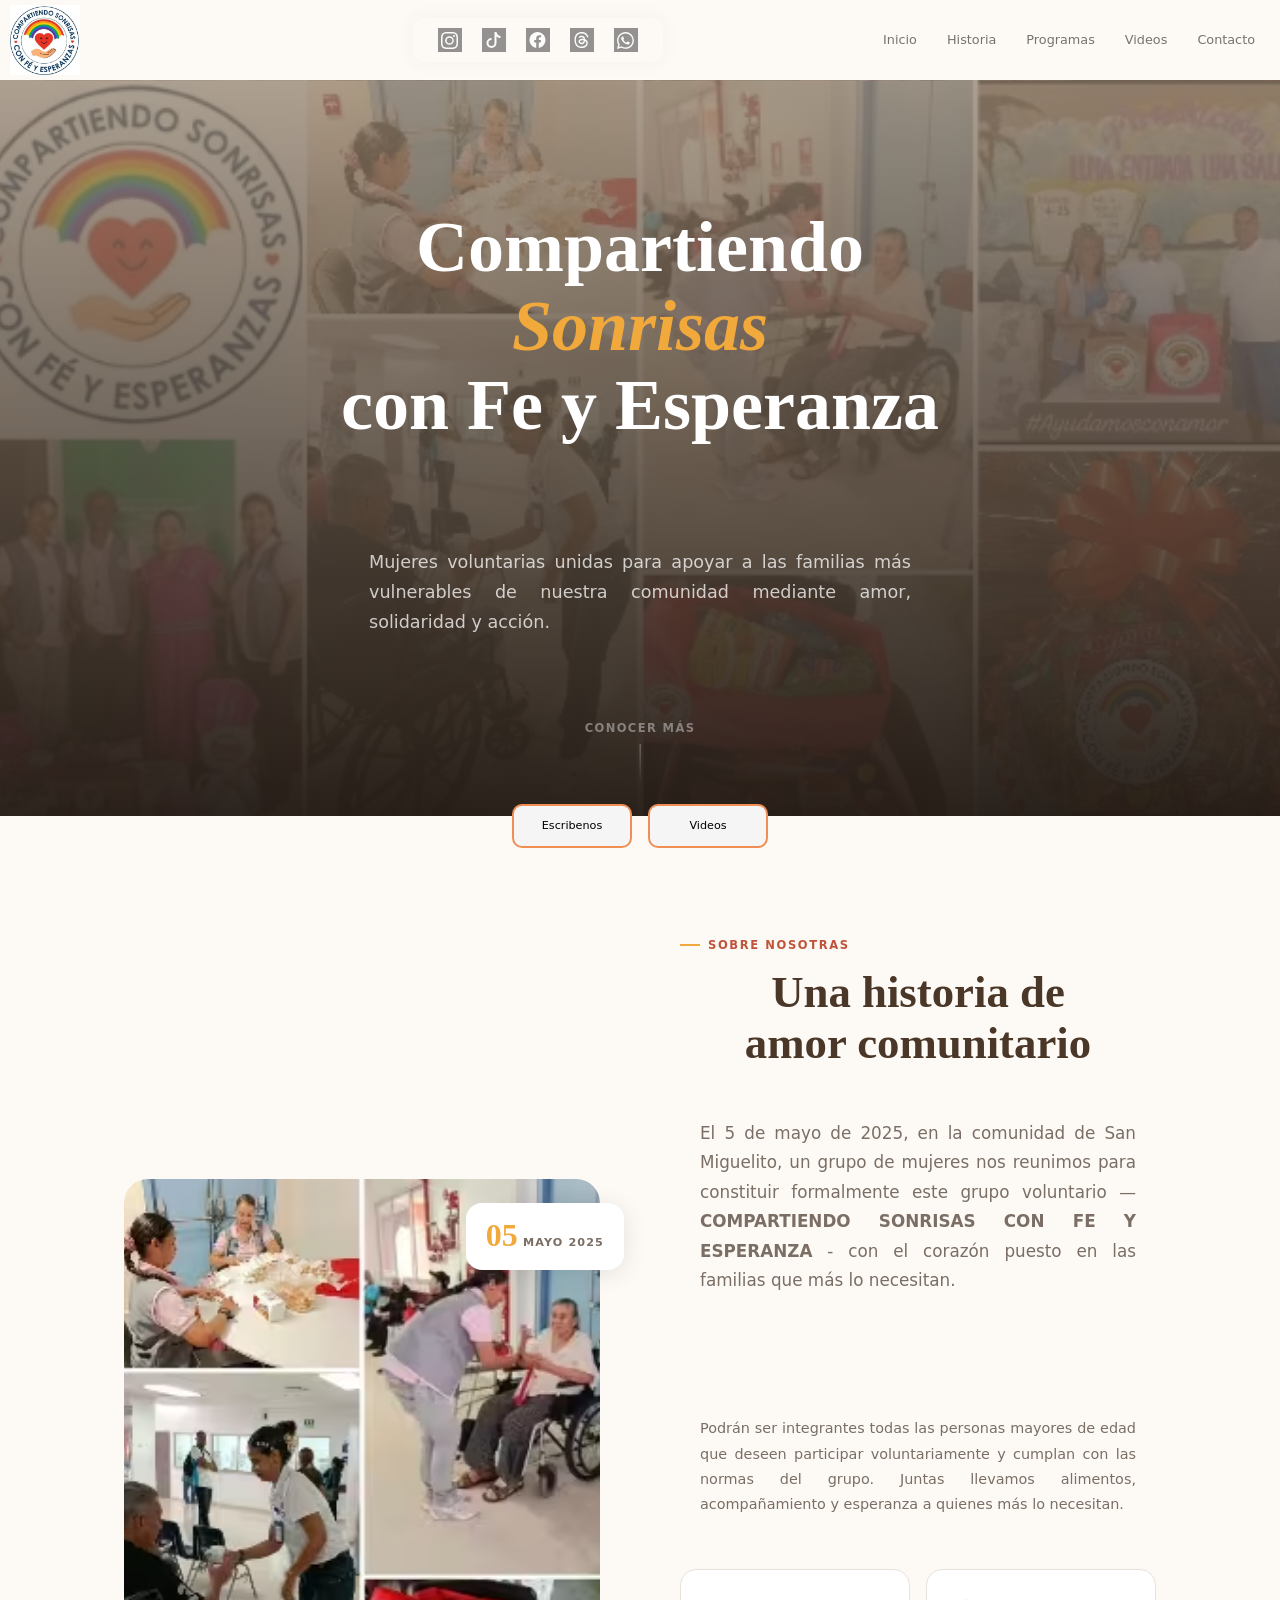
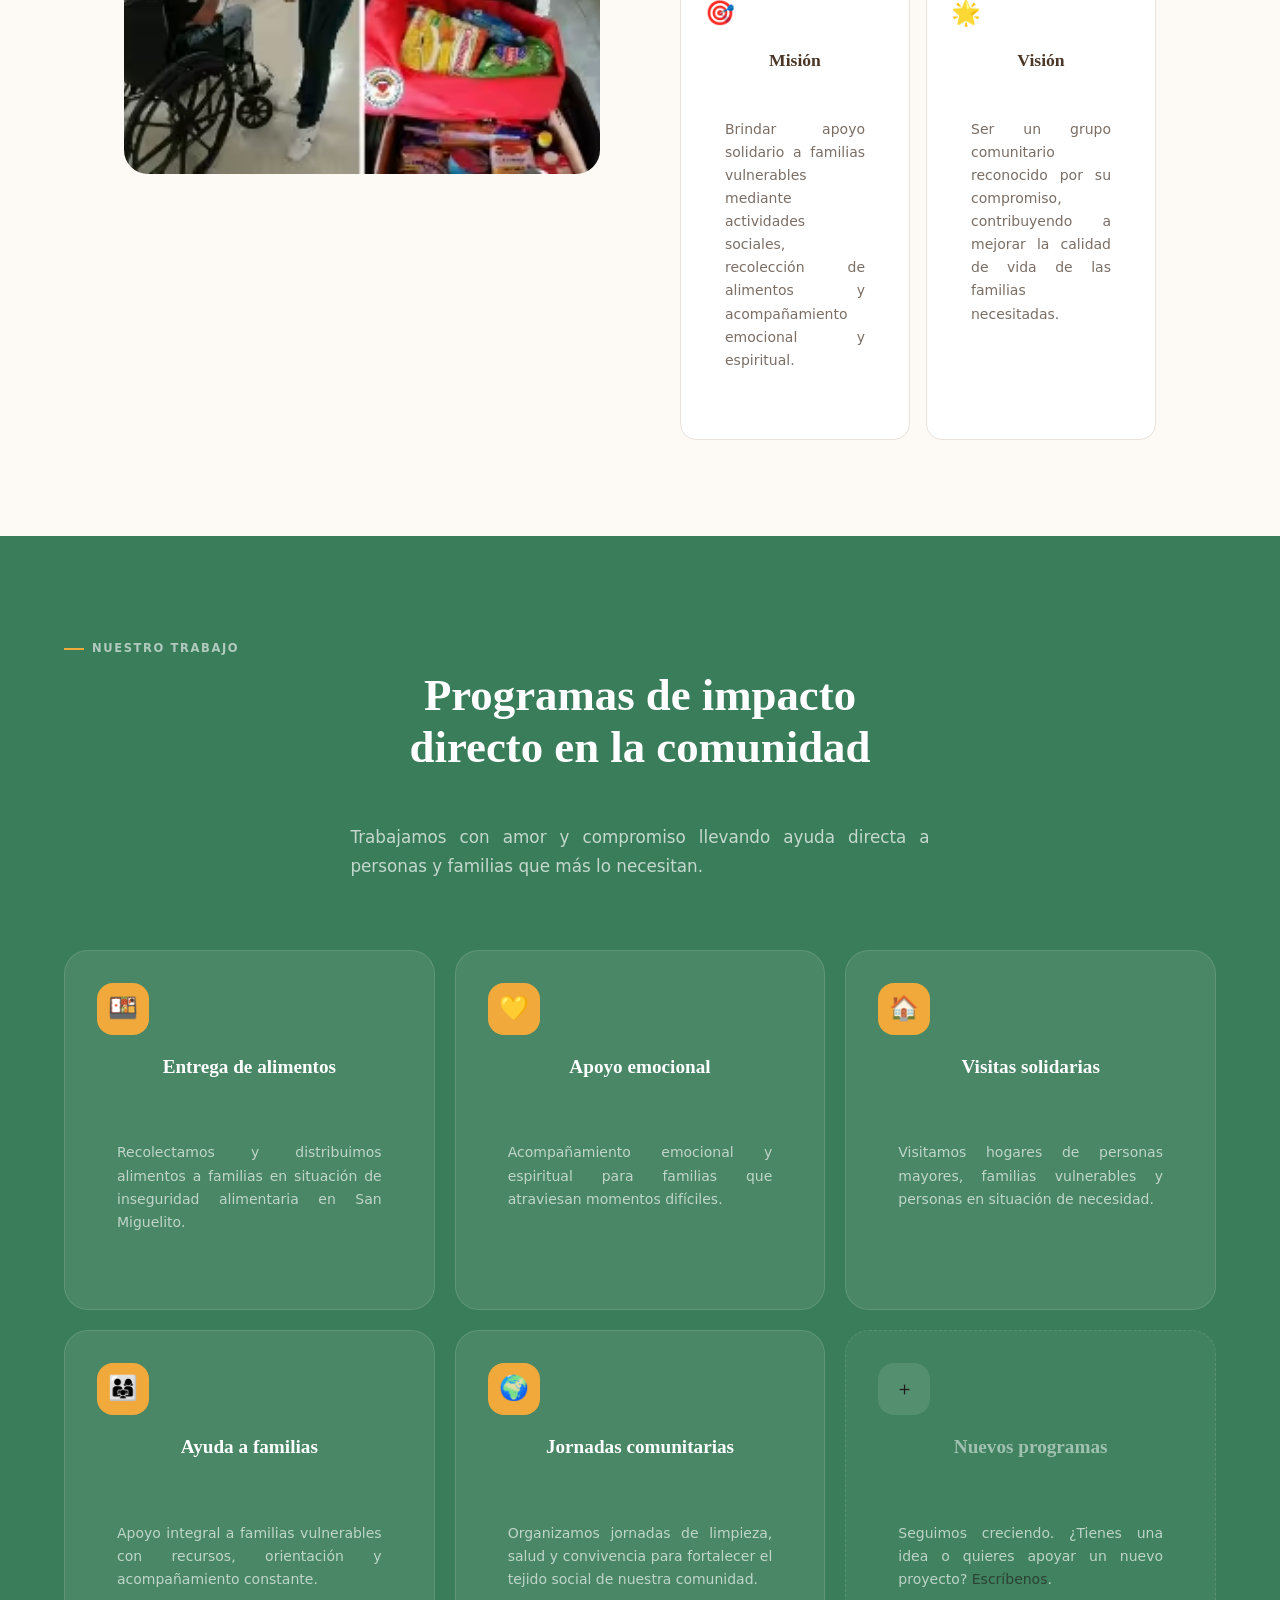
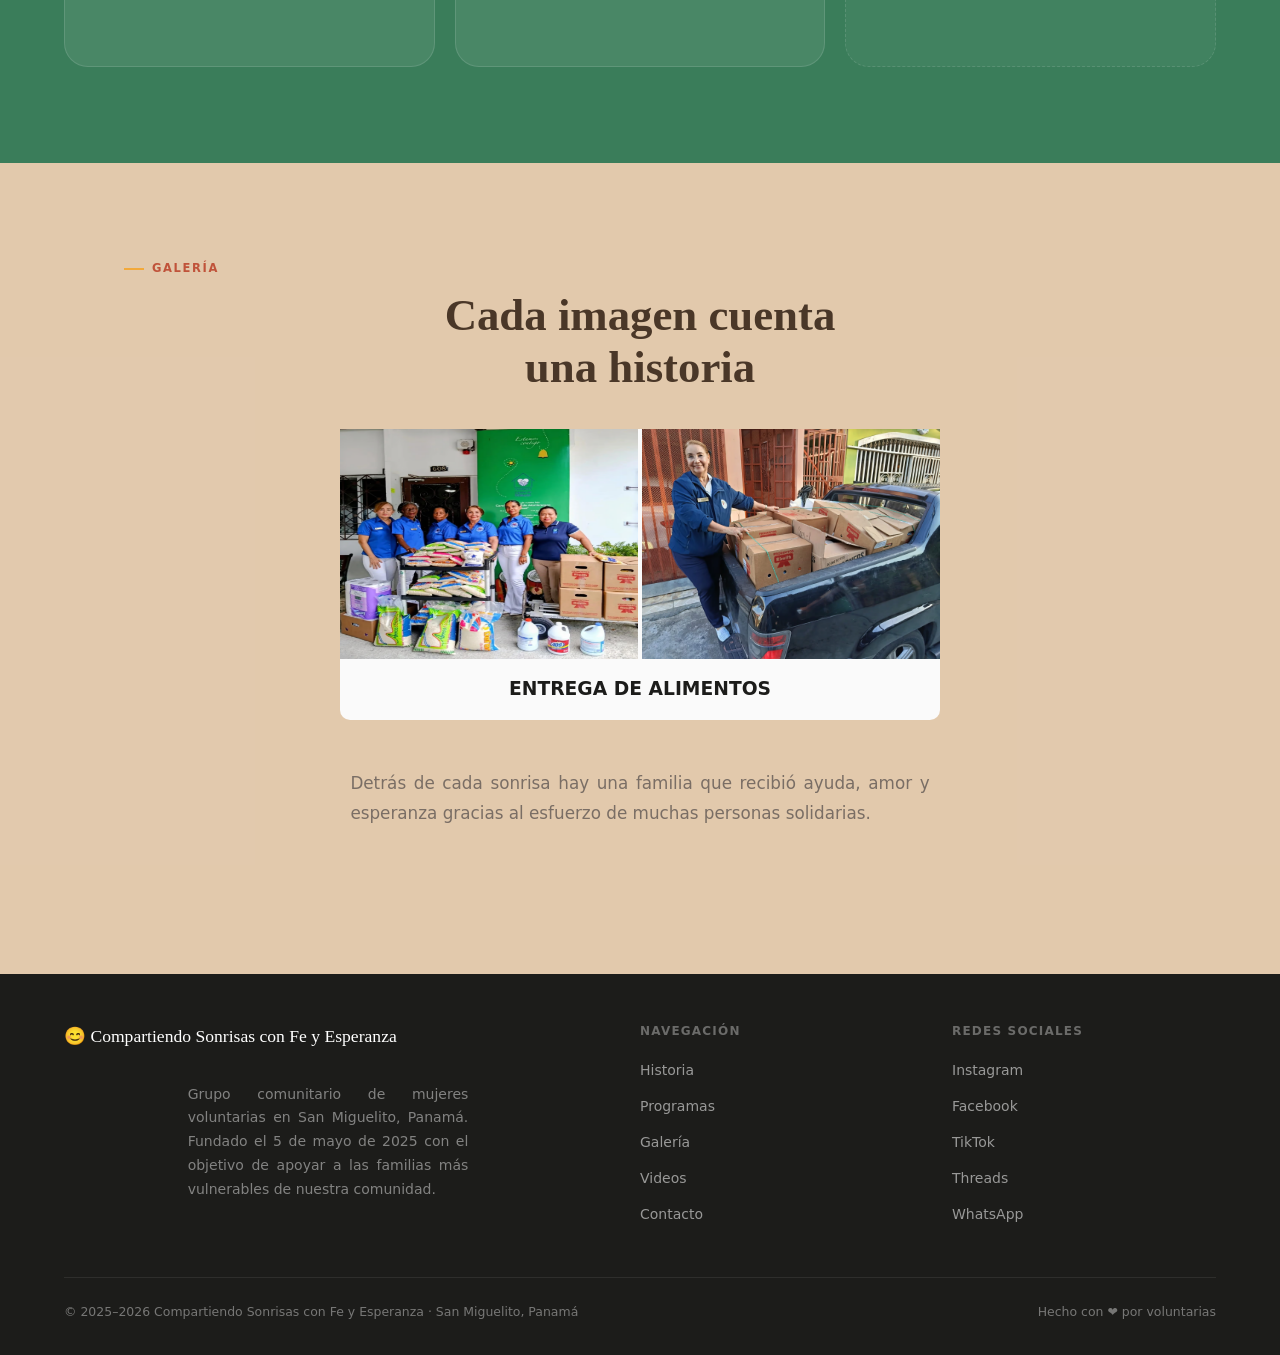
==== commit 9da18296: "0" ====
--- a/index.html
+++ b/index.html
@@ -185,7 +185,7 @@
 		<div class="section" id="historia">
 		    <div class="historia-layout">
 		      <div class="historia-img-wrap">
-		        <img src="https://compartiendo-sonrisas.desarrolladorweb.blog/public/img/main.avif" alt="Mujeres voluntarias de Compartiendo Sonrisas en San Miguelito" loading="lazy">
+		        <img src="/public/img/main.avif" alt="Mujeres voluntarias de Compartiendo Sonrisas en San Miguelito" loading="lazy">
 		        <div class="historia-date-tag">
 		          <span class="day">05</span>
 		          <span class="month">Mayo 2025</span>
@@ -287,7 +287,7 @@
 		        <div class="program-card" style="background:rgba(255,255,255,0.04);border-style:dashed;cursor:default;">
 		          <div class="program-icon" style="background:rgba(255,255,255,0.1);font-size:1.2rem;">＋</div>
 		          <h3 class="program-name" style="color:rgba(255,255,255,0.5);">Nuevos programas</h3>
-		          <p class="program-desc">Seguimos creciendo. ¿Tienes una idea o quieres apoyar un nuevo proyecto? Escríbenos.</p>
+		          <p class="program-desc">Seguimos creciendo. ¿Tienes una idea o quieres apoyar un nuevo proyecto? <a href="pages/contacto.html" title="ir a formulario">Escríbenos</a>. </p>
 		        </div>
 		      </div>
 		    </div>
@@ -377,7 +377,7 @@
     </div>
   </footer>
 
-  
+
 	<div class="card-social">
 		  <a href="https://instagram.com/compartiendosonrisas29" target="_blank" class="socialContainer containerOne">
 		    <svg class="socialSvg instagramSvg" viewBox="0 0 16 16"> <path d="M8 0C5.829 0 5.556.01 4.703.048 3.85.088 3.269.222 2.76.42a3.917 3.917 0 0 0-1.417.923A3.927 3.927 0 0 0 .42 2.76C.222 3.268.087 3.85.048 4.7.01 5.555 0 5.827 0 8.001c0 2.172.01 2.444.048 3.297.04.852.174 1.433.372 1.942.205.526.478.972.923 1.417.444.445.89.719 1.416.923.51.198 1.09.333 1.942.372C5.555 15.99 5.827 16 8 16s2.444-.01 3.298-.048c.851-.04 1.434-.174 1.943-.372a3.916 3.916 0 0 0 1.416-.923c.445-.445.718-.891.923-1.417.197-.509.332-1.09.372-1.942C15.99 10.445 16 10.173 16 8s-.01-2.445-.048-3.299c-.04-.851-.175-1.433-.372-1.941a3.926 3.926 0 0 0-.923-1.417A3.911 3.911 0 0 0 13.24.42c-.51-.198-1.092-.333-1.943-.372C10.443.01 10.172 0 7.998 0h.003zm-.717 1.442h.718c2.136 0 2.389.007 3.232.046.78.035 1.204.166 1.486.275.373.145.64.319.92.599.28.28.453.546.598.92.11.281.24.705.275 1.485.039.843.047 1.096.047 3.231s-.008 2.389-.047 3.232c-.035.78-.166 1.203-.275 1.485a2.47 2.47 0 0 1-.599.919c-.28.28-.546.453-.92.598-.28.11-.704.24-1.485.276-.843.038-1.096.047-3.232.047s-2.39-.009-3.233-.047c-.78-.036-1.203-.166-1.485-.276a2.478 2.478 0 0 1-.92-.598 2.48 2.48 0 0 1-.6-.92c-.109-.281-.24-.705-.275-1.485-.038-.843-.046-1.096-.046-3.233 0-2.136.008-2.388.046-3.231.036-.78.166-1.204.276-1.486.145-.373.319-.64.599-.92.28-.28.546-.453.92-.598.282-.11.705-.24 1.485-.276.738-.034 1.024-.044 2.515-.045v.002zm4.988 1.328a.96.96 0 1 0 0 1.92.96.96 0 0 0 0-1.92zm-4.27 1.122a4.109 4.109 0 1 0 0 8.217 4.109 4.109 0 0 0 0-8.217zm0 1.441a2.667 2.667 0 1 1 0 5.334 2.667 2.667 0 0 1 0-5.334z"></path> </svg>
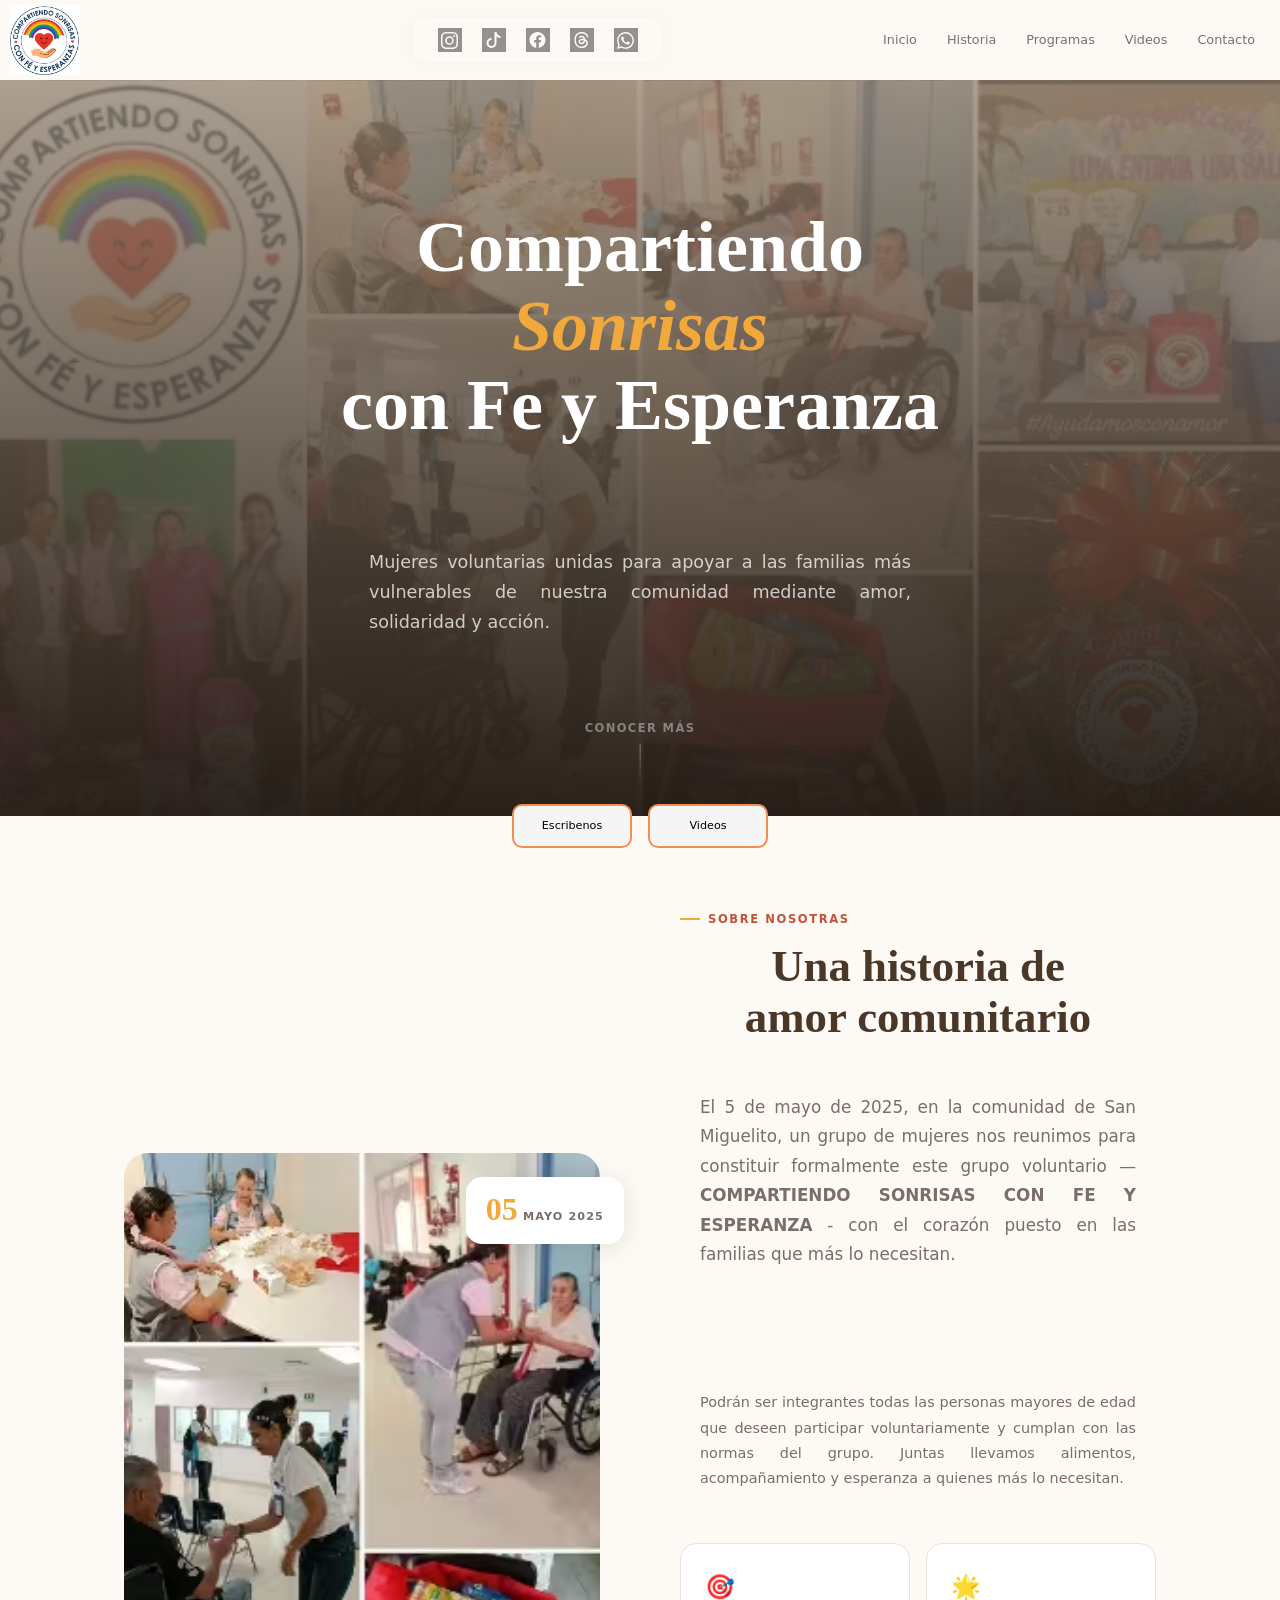
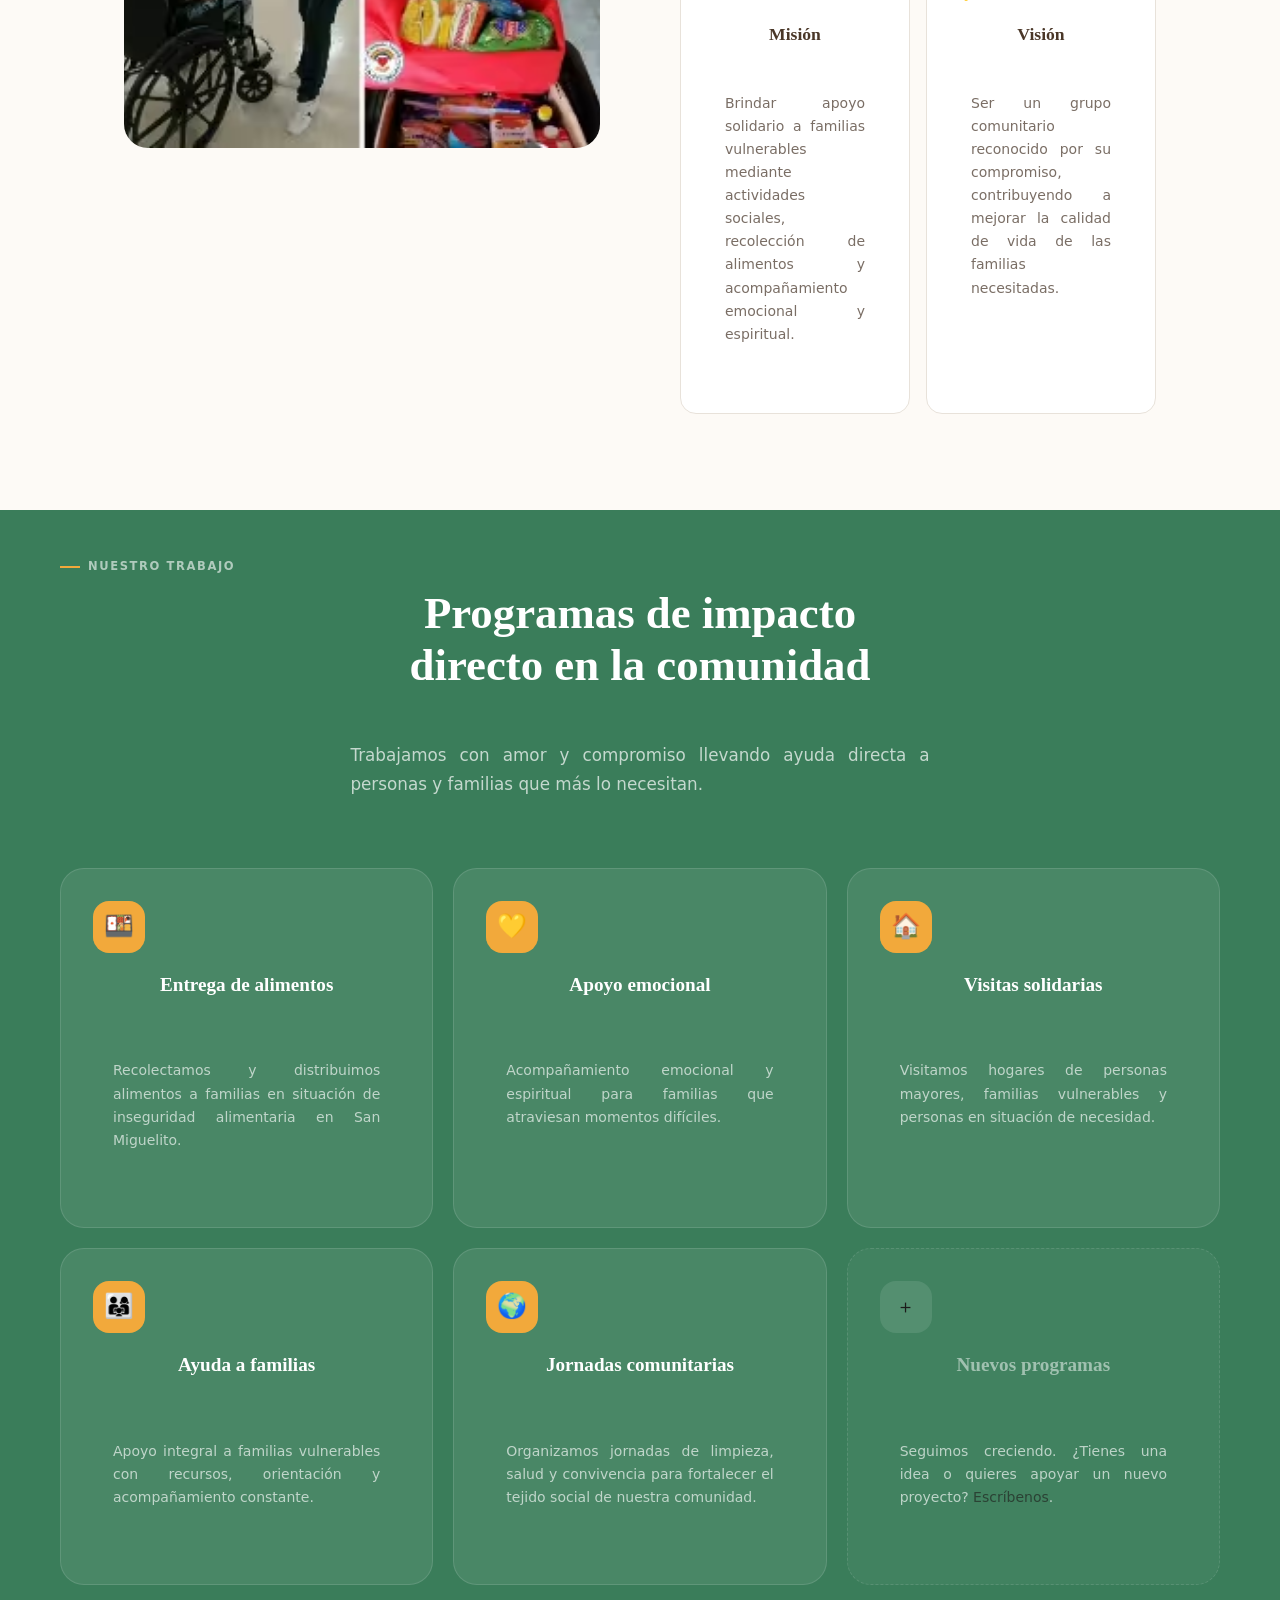
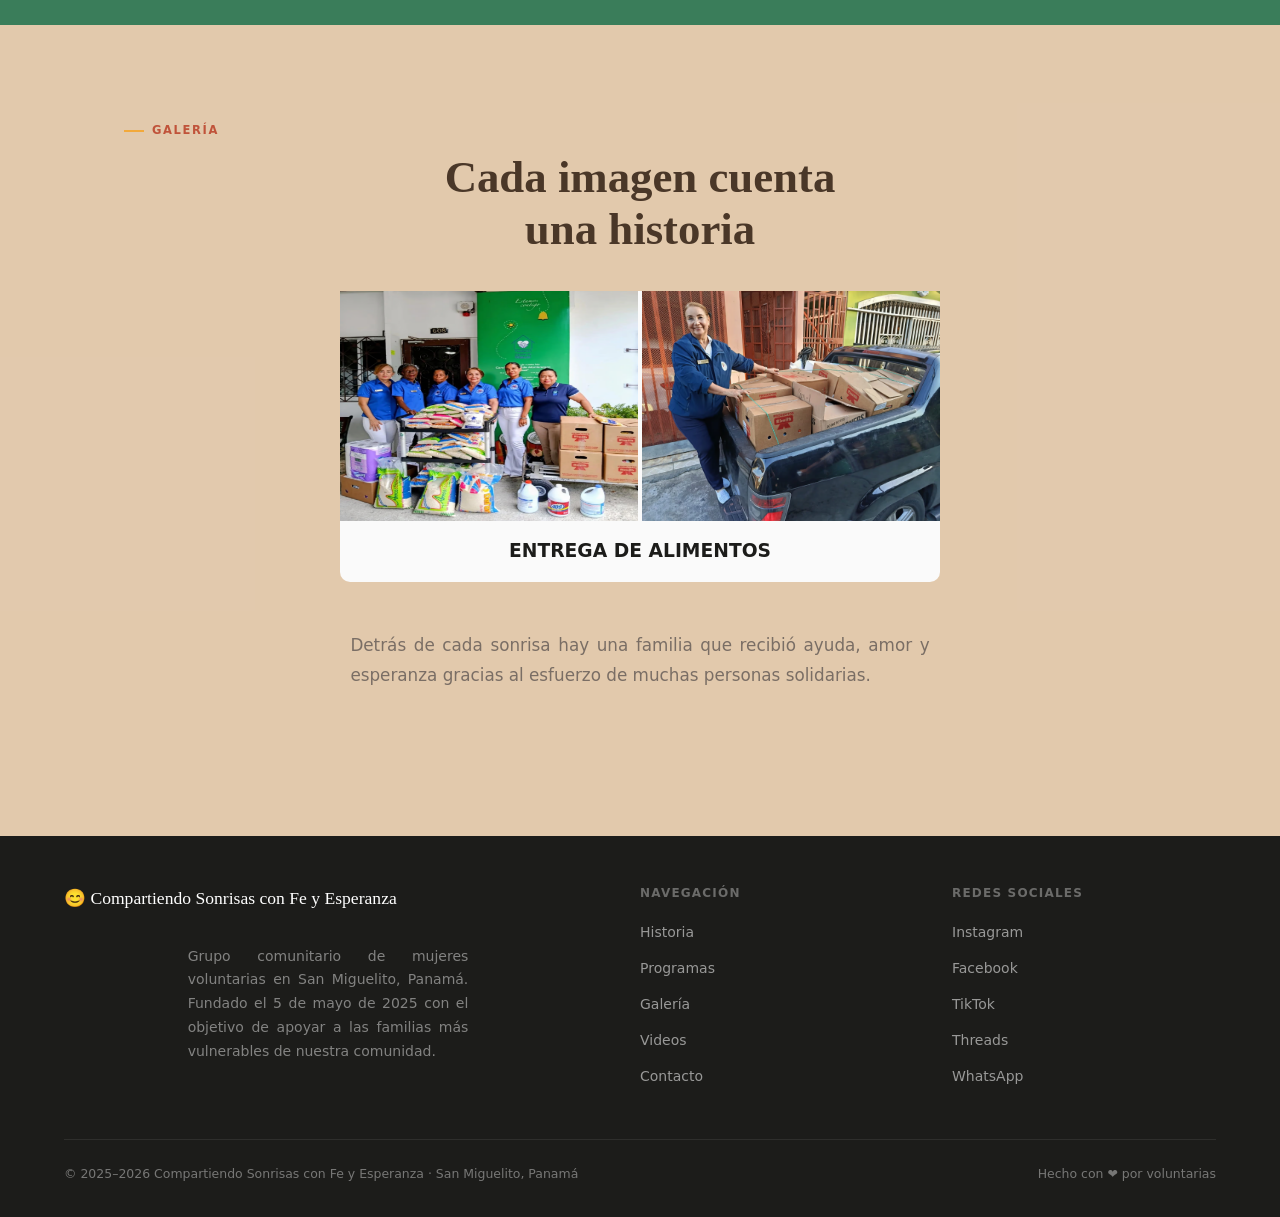
==== commit b77d7af4: "0" ====
--- a/index.html
+++ b/index.html
@@ -182,10 +182,10 @@
 			</div>
 		</section> -->
 
-		<div class="section" id="historia">
+		<div class="section" id="history">
 		    <div class="historia-layout">
 		      <div class="historia-img-wrap">
-		        <img src="/public/img/main.avif" alt="Mujeres voluntarias de Compartiendo Sonrisas en San Miguelito" loading="lazy">
+		        <img src="public/img/main.avif" alt="Mujeres voluntarias de Compartiendo Sonrisas en San Miguelito" loading="lazy">
 		        <div class="historia-date-tag">
 		          <span class="day">05</span>
 		          <span class="month">Mayo 2025</span>
@@ -253,7 +253,7 @@
 			</div>
 			</div>
 		</section> -->
-		<section class="programas-bg" id="programas">
+		<section class="programas-bg" id="program">
 		    <div class="programas-inner">
 		      <span class="section-tag">Nuestro trabajo</span>
 		      <h2 class="section-title">Programas de impacto<br>directo en la comunidad</h2>
@@ -376,8 +376,6 @@
       <span>Hecho con ❤️ por voluntarias</span>
     </div>
   </footer>
-
-
 	<div class="card-social">
 		  <a href="https://instagram.com/compartiendosonrisas29" target="_blank" class="socialContainer containerOne">
 		    <svg class="socialSvg instagramSvg" viewBox="0 0 16 16"> <path d="M8 0C5.829 0 5.556.01 4.703.048 3.85.088 3.269.222 2.76.42a3.917 3.917 0 0 0-1.417.923A3.927 3.927 0 0 0 .42 2.76C.222 3.268.087 3.85.048 4.7.01 5.555 0 5.827 0 8.001c0 2.172.01 2.444.048 3.297.04.852.174 1.433.372 1.942.205.526.478.972.923 1.417.444.445.89.719 1.416.923.51.198 1.09.333 1.942.372C5.555 15.99 5.827 16 8 16s2.444-.01 3.298-.048c.851-.04 1.434-.174 1.943-.372a3.916 3.916 0 0 0 1.416-.923c.445-.445.718-.891.923-1.417.197-.509.332-1.09.372-1.942C15.99 10.445 16 10.173 16 8s-.01-2.445-.048-3.299c-.04-.851-.175-1.433-.372-1.941a3.926 3.926 0 0 0-.923-1.417A3.911 3.911 0 0 0 13.24.42c-.51-.198-1.092-.333-1.943-.372C10.443.01 10.172 0 7.998 0h.003zm-.717 1.442h.718c2.136 0 2.389.007 3.232.046.78.035 1.204.166 1.486.275.373.145.64.319.92.599.28.28.453.546.598.92.11.281.24.705.275 1.485.039.843.047 1.096.047 3.231s-.008 2.389-.047 3.232c-.035.78-.166 1.203-.275 1.485a2.47 2.47 0 0 1-.599.919c-.28.28-.546.453-.92.598-.28.11-.704.24-1.485.276-.843.038-1.096.047-3.232.047s-2.39-.009-3.233-.047c-.78-.036-1.203-.166-1.485-.276a2.478 2.478 0 0 1-.92-.598 2.48 2.48 0 0 1-.6-.92c-.109-.281-.24-.705-.275-1.485-.038-.843-.046-1.096-.046-3.233 0-2.136.008-2.388.046-3.231.036-.78.166-1.204.276-1.486.145-.373.319-.64.599-.92.28-.28.546-.453.92-.598.282-.11.705-.24 1.485-.276.738-.034 1.024-.044 2.515-.045v.002zm4.988 1.328a.96.96 0 1 0 0 1.92.96.96 0 0 0 0-1.92zm-4.27 1.122a4.109 4.109 0 1 0 0 8.217 4.109 4.109 0 0 0 0-8.217zm0 1.441a2.667 2.667 0 1 1 0 5.334 2.667 2.667 0 0 1 0-5.334z"></path> </svg>
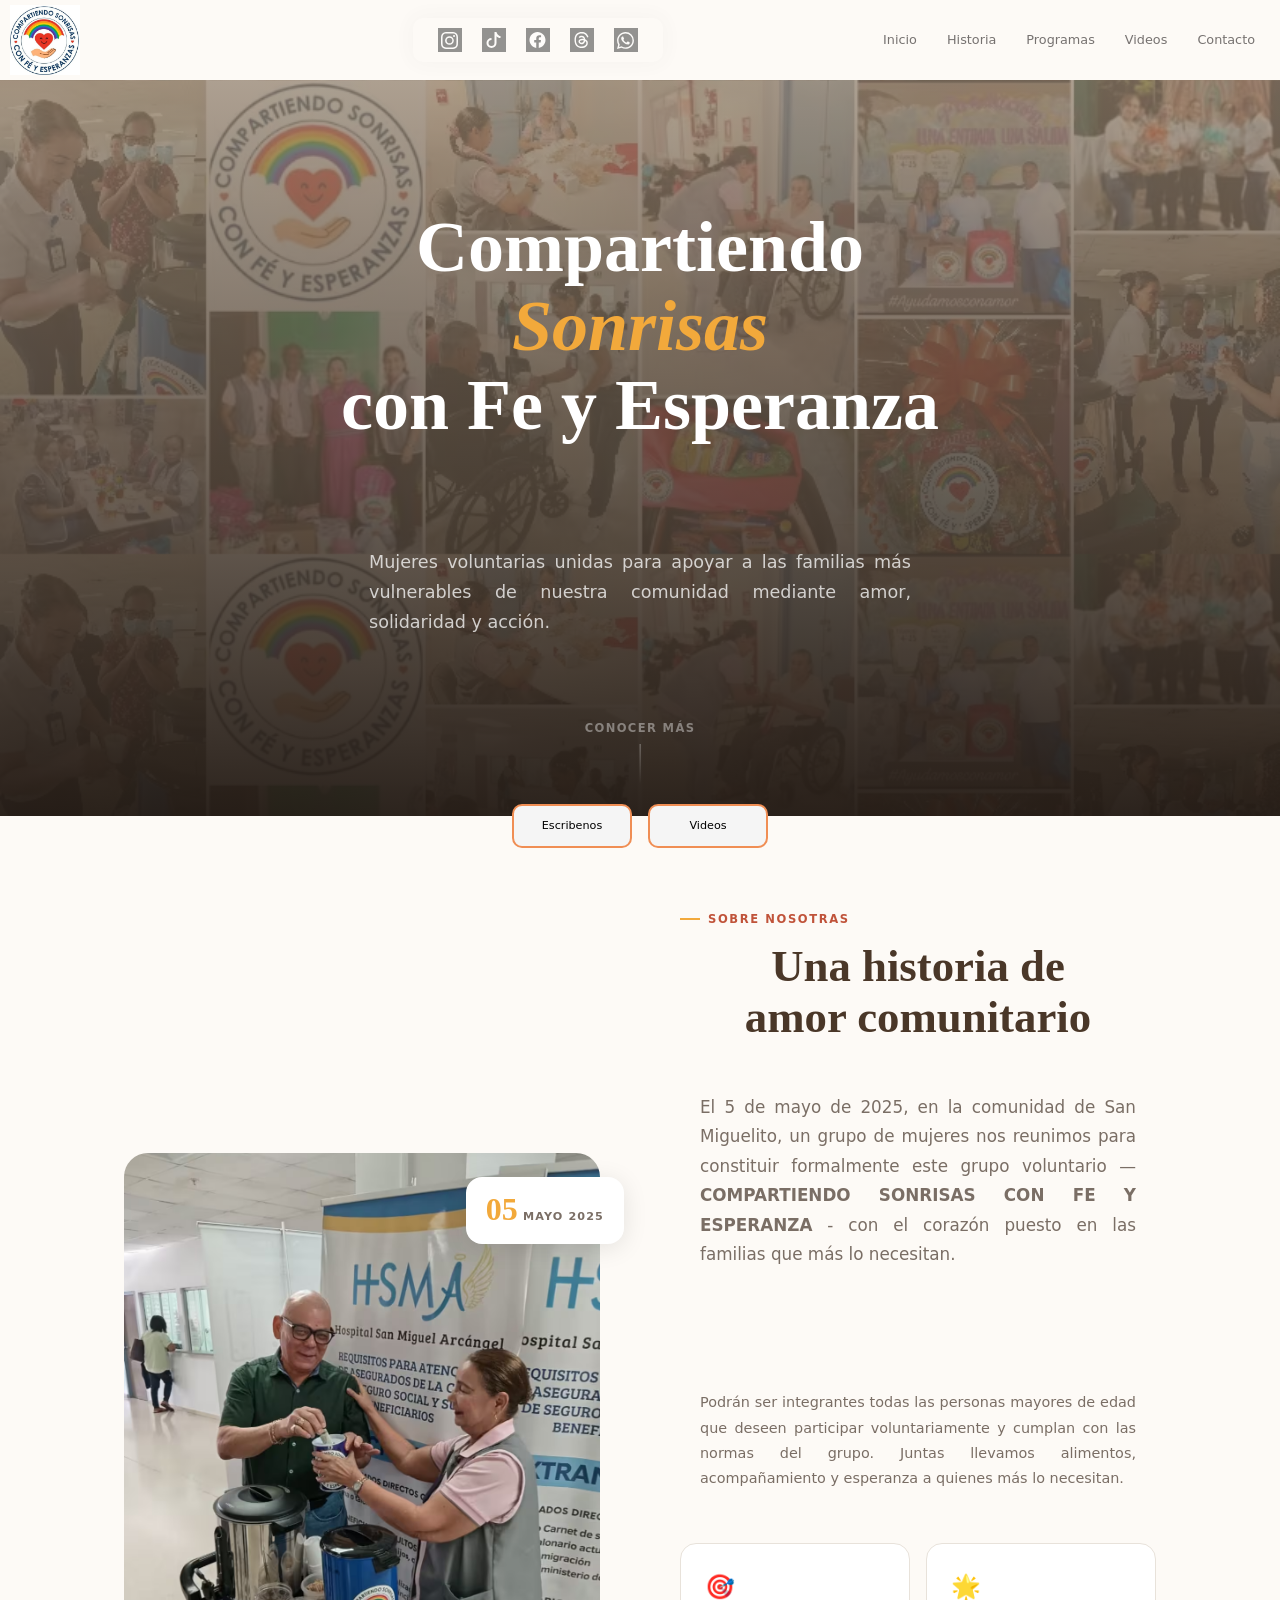
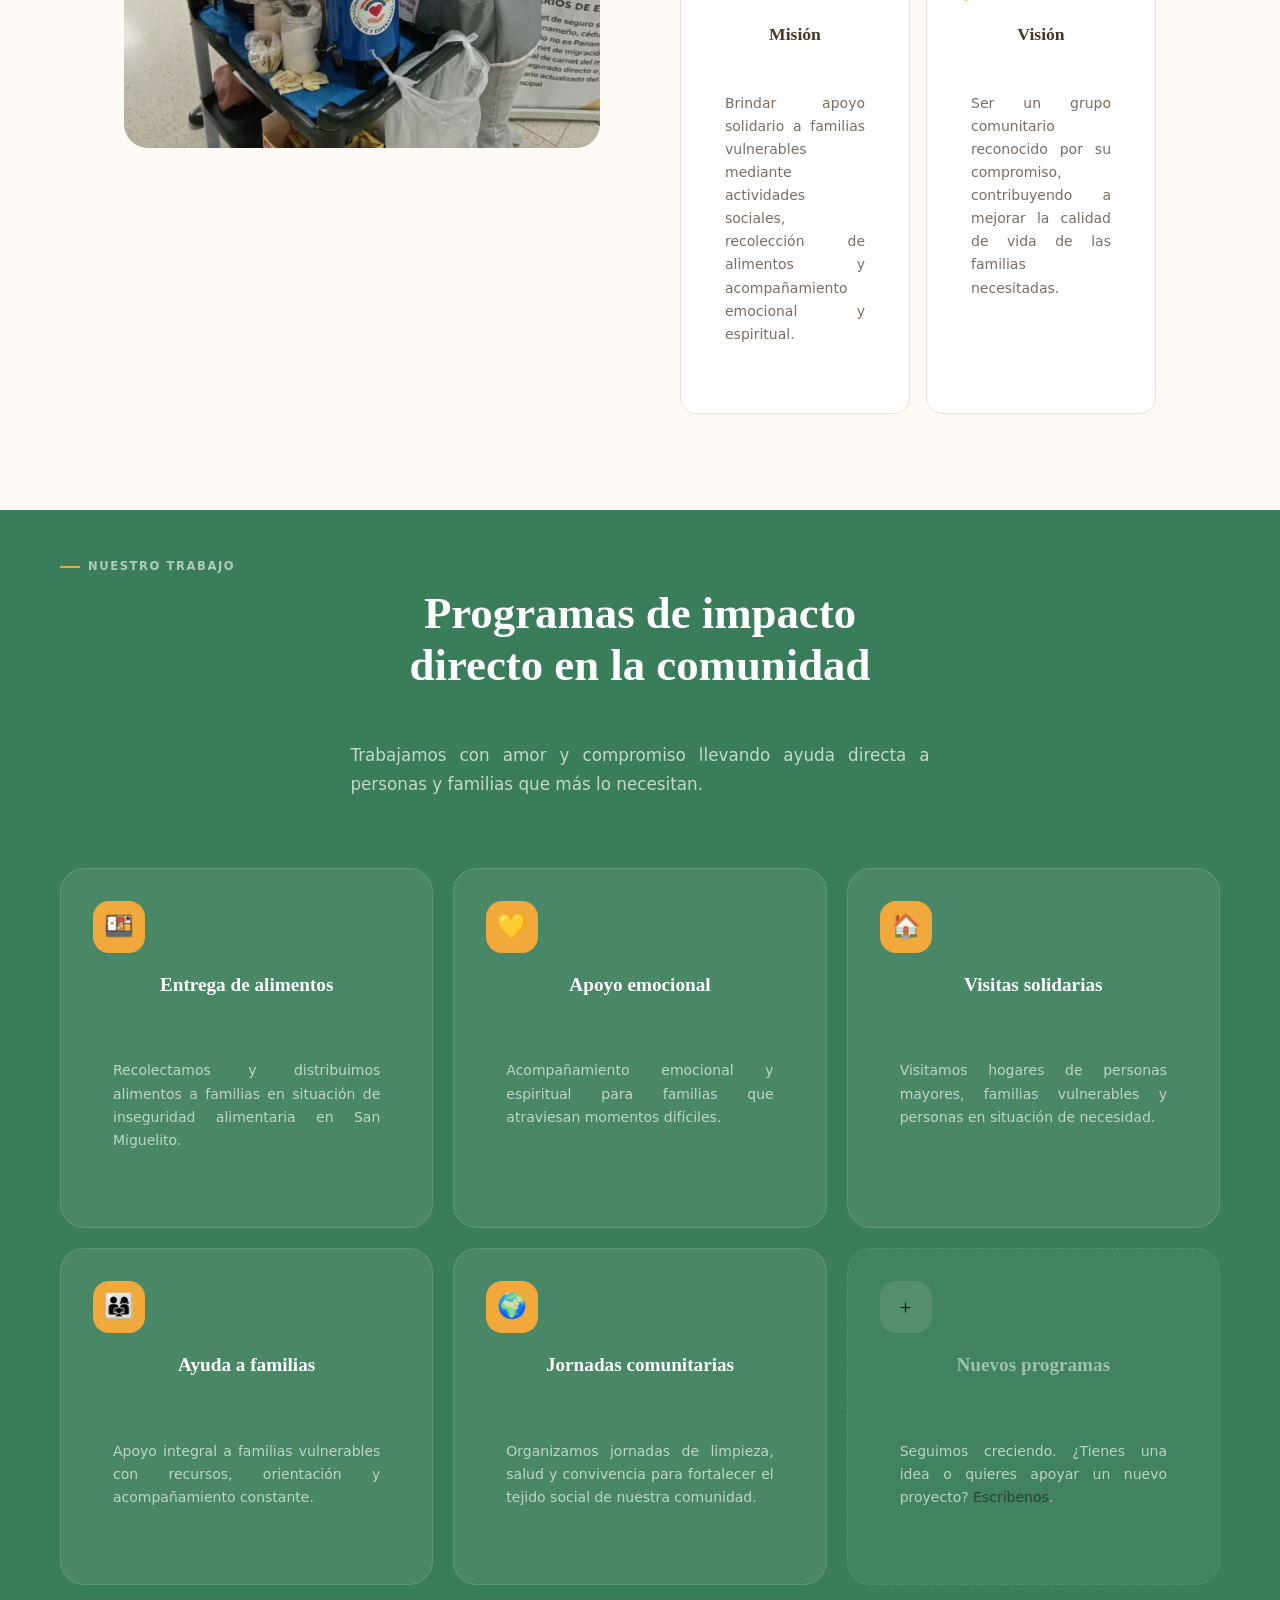
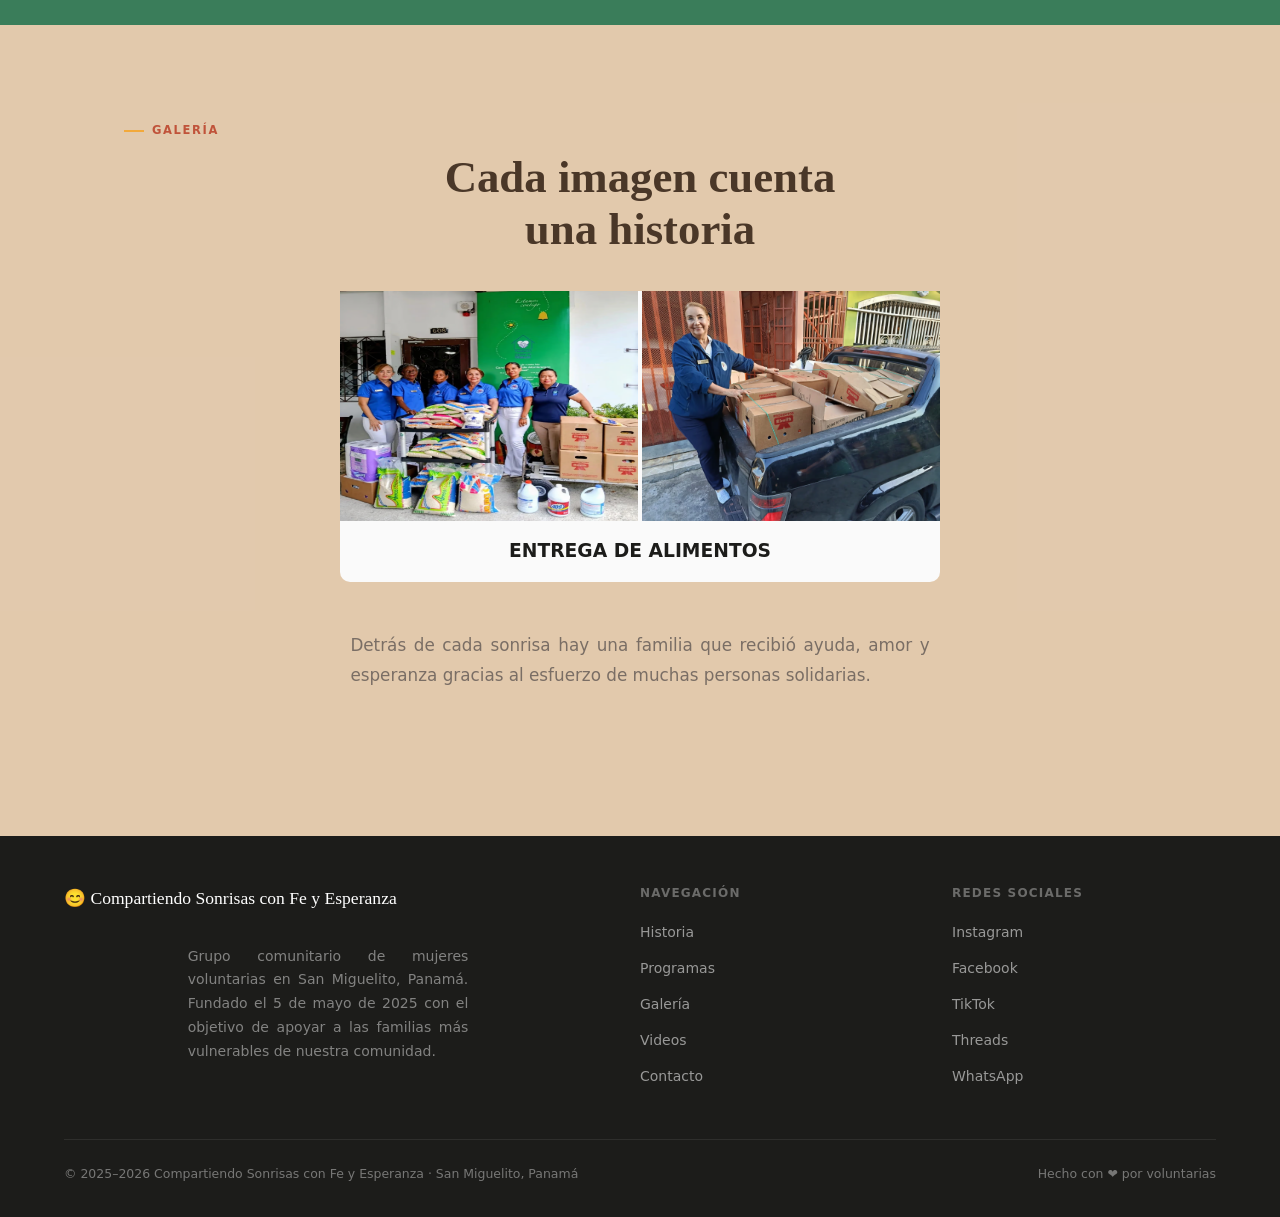
==== commit 57df70b3: "0" ====
--- a/index.html
+++ b/index.html
@@ -23,17 +23,22 @@
 	<meta name="description" content="Nuestro objetivo es apoyar a las familias en situación de necesidad en la comunidad. Ser un grupo comunitario reconocido por su compromiso y labor social.">
 	<meta name="keywords" content="grupo comunitario, fundación COMPARTIENDO SONRISAS, Panamá, ayuda solidaria para familias necesitadas, comunidad">
 	<meta property="og:title" content="COMPARTIENDO SONRISAS CON FE Y ESPERANZA" >
-	<meta property="twitter:card" content="summary">
-    <meta property="twitter:title" content="COMPARTIENDO SONRISAS CON FE Y ESPERANZA">
-    <meta property="twitter:description" content="Ser un grupo comunitario reconocido por su compromiso y labor social, que contribuya a mejorar la calidad de vida de las familias necesitadas.">
     <meta property="og:url" content="https://compartiendo-sonrisas.desarrolladorweb.blog">
-    <!-- <meta property="twitter:url" content="https://www.x.com/ChrisWebDev30" > -->
-    <meta property="twitter:image" content="https://compartiendo-sonrisas.desarrolladorweb.blog/favicons/logo.jpg">
     <meta property="og:site_name" content="COMPARTIENDO SONRISAS CON FE Y ESPERANZA">
-    <meta property="og:locale" content="es_PA">
+    <meta property="og:locale" content="es_LA">
     <meta property="og:type" content="website">
 	<meta property="og:image" content="https://compartiendo-sonrisas.desarrolladorweb.blog/favicons/logo.jpg">
-	<meta name="author" content="Chris0925-coder">
+	<meta property="og:video:width" content="500" />
+    <meta property="og:video:height" content="500" />
+
+	<meta name="twitter:card" content="summary">
+    <meta name="twitter:title" content="COMPARTIENDO SONRISAS CON FE Y ESPERANZA">
+    <meta name="twitter:description" content="Ser un grupo comunitario reconocido por su compromiso y labor social, que contribuya a mejorar la calidad de vida de las familias necesitadas.">
+    <!-- <meta property="twitter:url" content="https://www.x.com/ChrisWebDev30" > -->
+    <meta name="twitter:image" content="https://compartiendo-sonrisas.desarrolladorweb.blog/favicons/logo.jpg">
+    <meta name="twitter:image:width" content="500">
+	<meta name="twitter:image:height" content="500">
+	
 	<link rel="canonical" href="https://compartiendo-sonrisas.desarrolladorweb.blog/">
 
 	<link rel="apple-touch-icon" sizes="57x57" href="/favicons/apple-icon-57x57.png">
@@ -41,7 +46,7 @@
 	<link rel="apple-touch-icon" sizes="72x72" href="/favicons/apple-icon-72x72.png">
 	<link rel="apple-touch-icon" sizes="76x76" href="/favicons/apple-icon-76x76.png">
 	<link rel="icon" type="image/png" href="/favicons/favicon-96x96.png" sizes="96x96" />
-	<link rel="icon" type="image/svg+xml" href="/favicons/favicon.svg" />
+	<link rel="icon" type="image/svg+xml" href="/favicons/favicon.svg" sizes="any" />
 	<link rel="apple-touch-icon" sizes="114x114" href="/favicons/apple-icon-114x114.png" type="image/png">
 	<link rel="apple-touch-icon" sizes="120x120" href="/favicons/apple-icon-120x120.png" type="image/png">
 	<link rel="apple-touch-icon" sizes="144x144" href="/favicons/apple-icon-144x144.png" type="image/png">
@@ -51,7 +56,7 @@
 	<link rel="icon" type="image/png" sizes="32x32" href="/favicons/favicon-32x32.png">
 	<link rel="icon" type="image/png" sizes="96x96" href="/favicons/favicon-96x96.png">
 	<link rel="icon" type="image/png" sizes="16x16" href="/favicons/favicon-16x16.png">
-	<link rel="shortcut icon" type="image/x-icon" sizes="16x16" href="/favicon.ico">
+	<link rel="shortcut icon" type="image/x-icon" href="/favicon.ico">
 	<link rel="manifest" href="/site.webmanifest" />
 	<link rel="manifest" href="/manifest.json">
 	<meta name="apple-mobile-web-app-title" content="Compartiendo Sonrisas" />
@@ -185,7 +190,8 @@
 		<div class="section" id="history">
 		    <div class="historia-layout">
 		      <div class="historia-img-wrap">
-		        <img src="public/img/main.avif" alt="Mujeres voluntarias de Compartiendo Sonrisas en San Miguelito" loading="lazy">
+		        <!-- <img src="public/img/main.avif" alt="Mujeres voluntarias de Compartiendo Sonrisas en San Miguelito" loading="lazy"> -->
+		        <img src="public/img/voluntariado/new_img_b.avif" alt="Mujeres voluntarias de Compartiendo Sonrisas en San Miguelito" loading="lazy">
 		        <div class="historia-date-tag">
 		          <span class="day">05</span>
 		          <span class="month">Mayo 2025</span>
--- a/public/css/nav.css
+++ b/public/css/nav.css
@@ -152,8 +152,9 @@
       position: absolute;
       inset: 0;
       background-image: url('../img/main.avif');
-      background-size: cover;
-      background-position: center 30%;
+      background-size: contain;
+      background-repeat: repeat-y;
+        /*background-position: center 30%;*/
       opacity: 0.35;
     }
 
--- a/public/css/main.css
+++ b/public/css/main.css
@@ -655,13 +655,13 @@
     .close {
         color: #2b2b2b;
         float: right;
-        font-size: 28px;
+        font-size: 18px;
         font-weight: bold;
         cursor: pointer;
         padding: 5px;
         border: 3px solid #fafafa;
         border-radius: 50%;
-        margin: 30px;
+        margin: 30px 40px 0 0;
     }
     .close:hover {
         color: #000;
@@ -740,6 +740,7 @@
 
   .modal picture {
     width: 100%;
+    height: auto;
   }
 
   .images-container {
